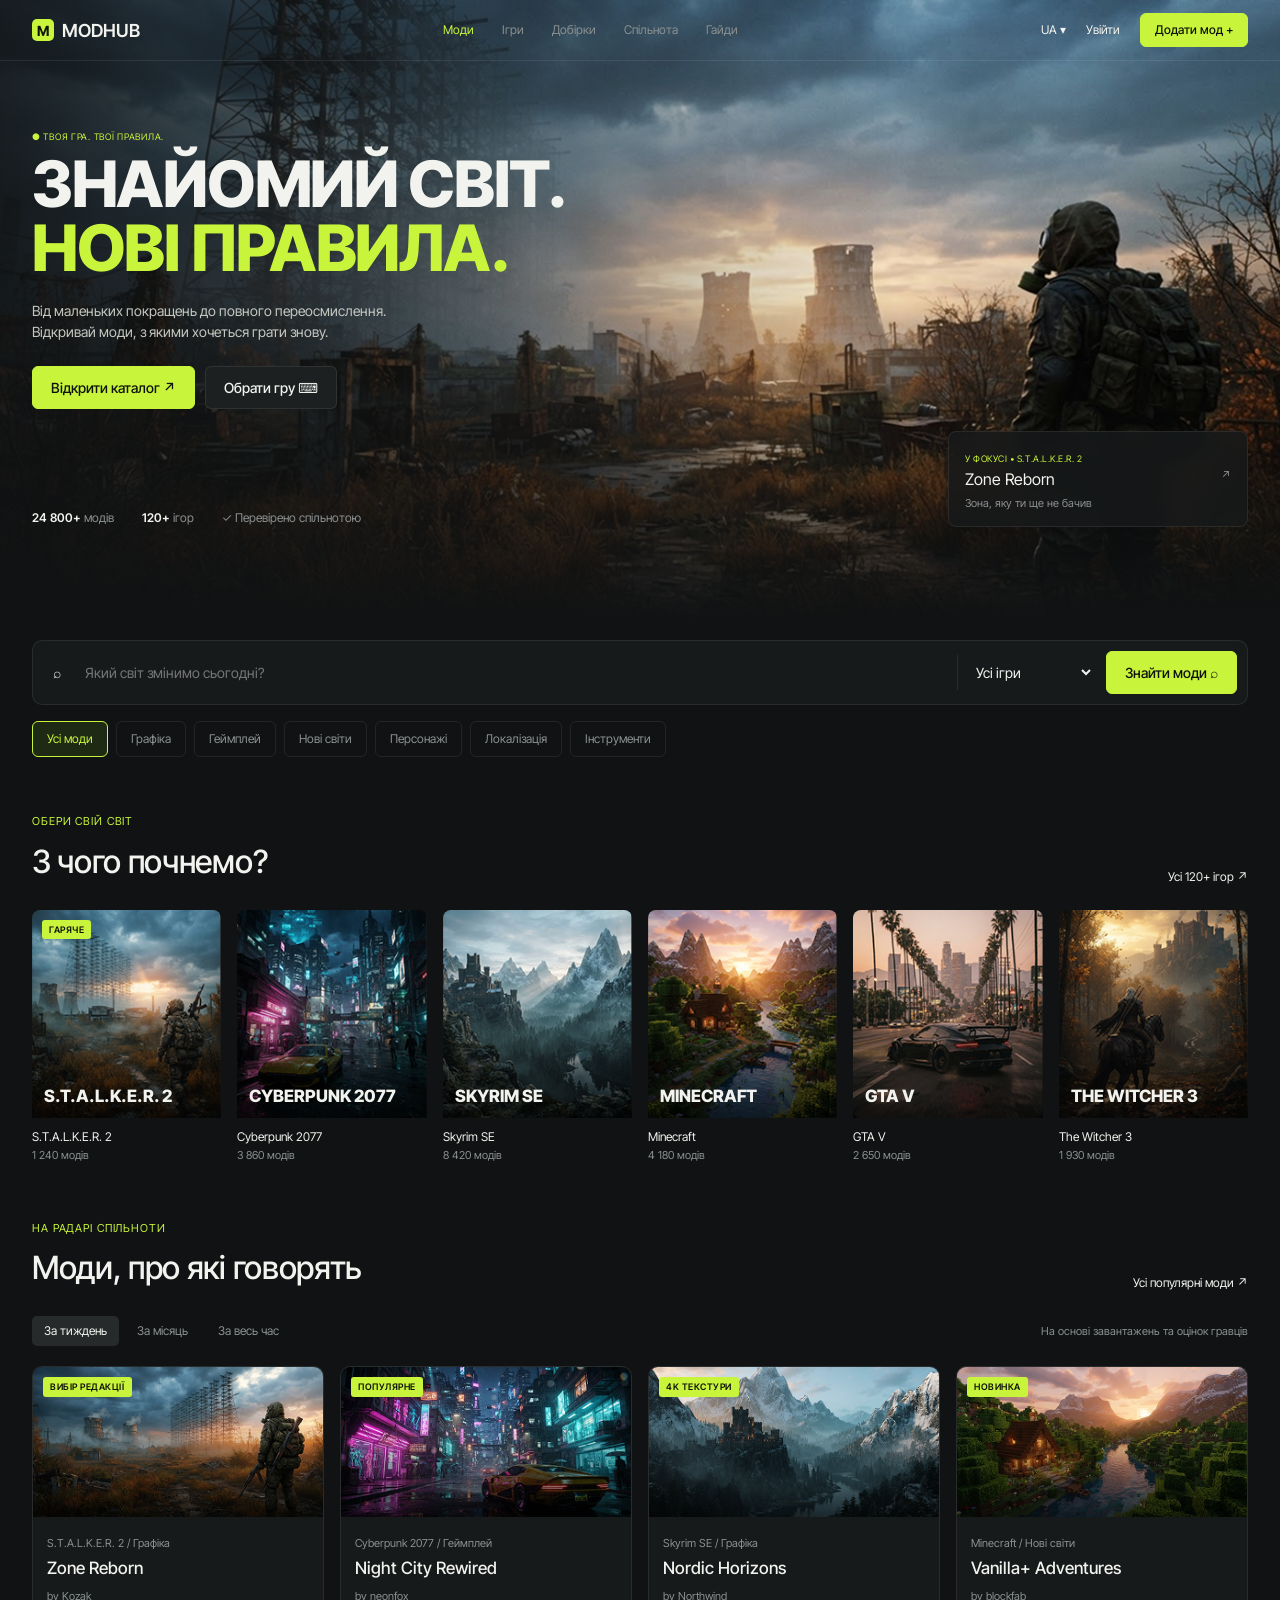
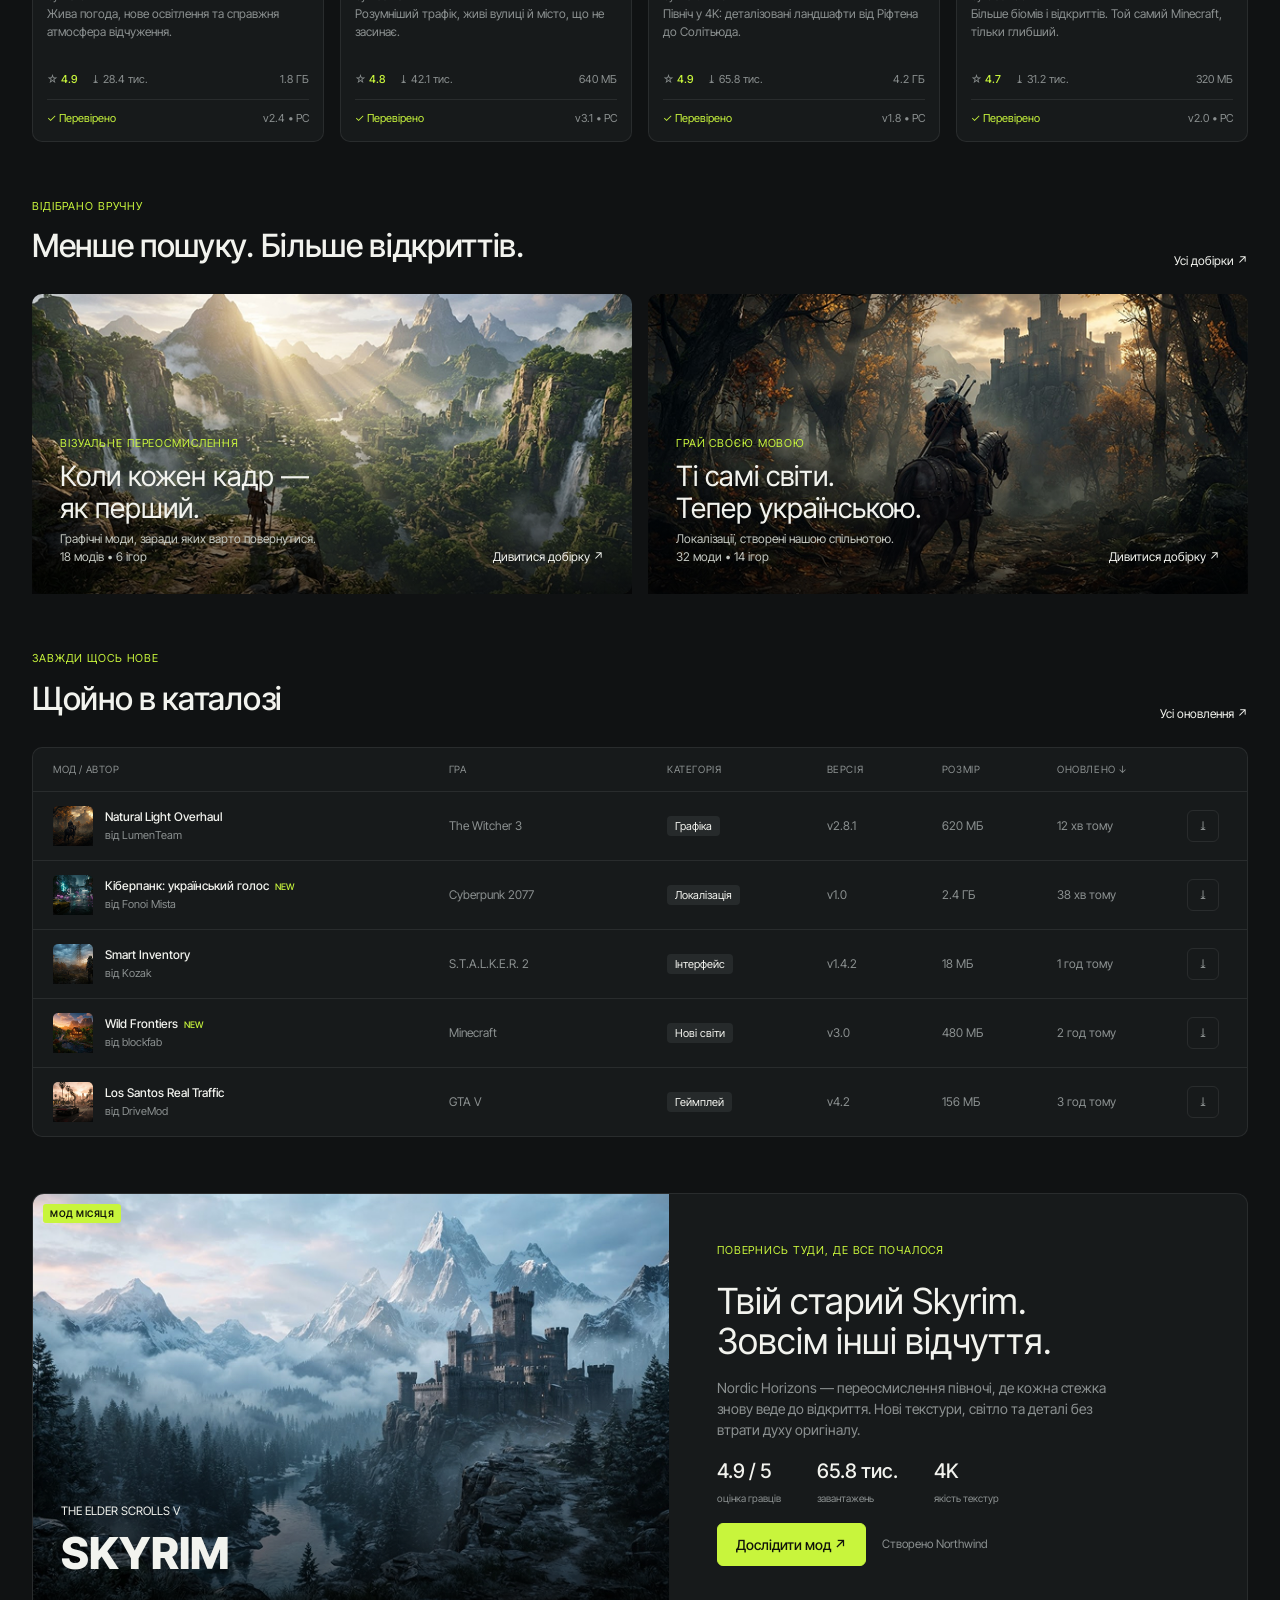
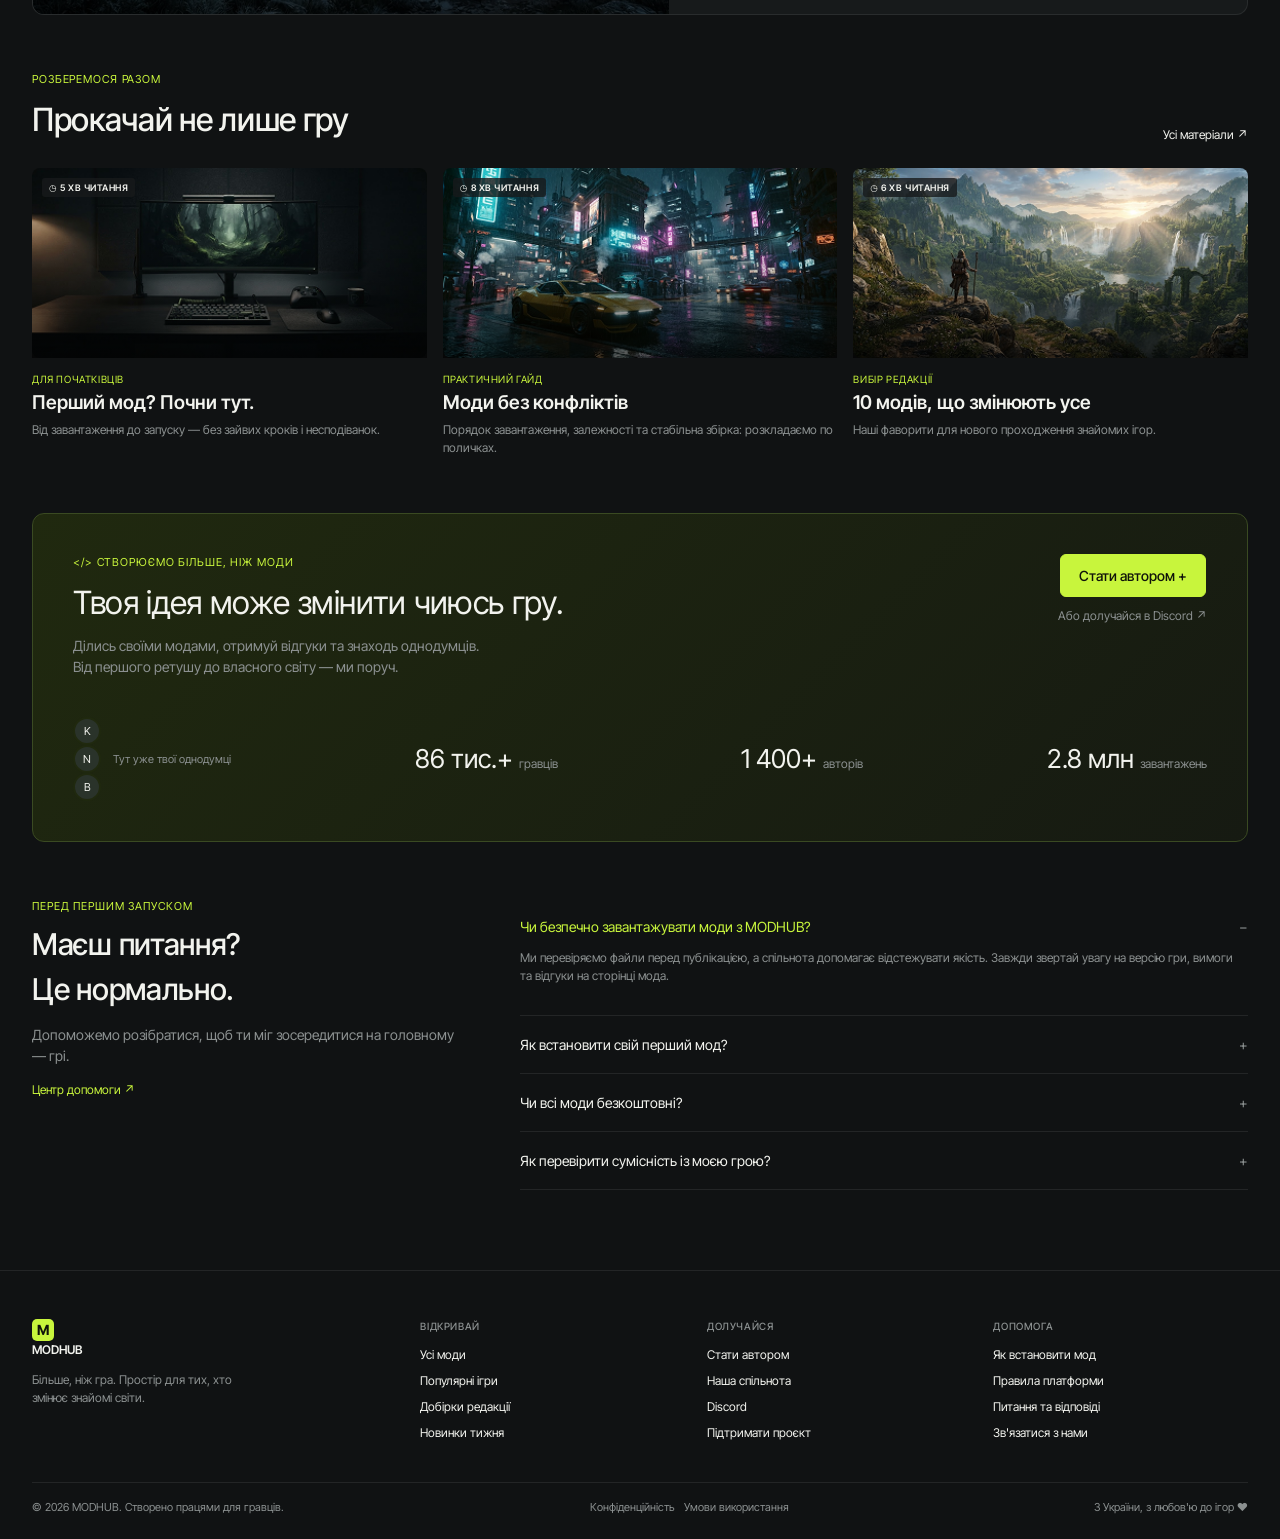
==== index.html @ 886a1064 "lab1 завантаження згідно першої лабораторки" ====
<!DOCTYPE html>
<html lang="uk">
<head>
<meta charset="utf-8">
<meta name="viewport" content="width=device-width, initial-scale=1">
<title>MODHUB — Знайомий світ. Нові правила.</title>
<link rel="preconnect" href="https://fonts.googleapis.com">
<link href="https://fonts.googleapis.com/css2?family=Inter+Tight:wght@400;500;600;800&display=swap" rel="stylesheet">
<style>
  /* ===== ЗМІННІ ТА БАЗОВІ СТИЛІ ===== */
  :root {
    --bg: #101213; /* фон сторінки */
    --card: #171a1b; /* фон карток */
    --line: rgba(255,255,255,.08); /* тонкі межі */
    --tx: #f2f3ee; /* основний колір тексту */
    --mu: #8b9090; /* приглушений (другорядний) текст */
    --ac: #c8f53c; /* акцентний лаймовий колір */
    --acd: #1f2a14; /* темна підкладка під акцент */
    --f: 'Inter Tight',system-ui,-apple-system,'Segoe UI',Arial,sans-serif; /* шрифт */
  }

  * {
    box-sizing: border-box;
    margin: 0;
  }

  html {
    scroll-behavior: smooth;
  }

  body {
    background: var(--bg);
    color: var(--tx);
    font: 400 14px/1.5 var(--f);
  }

  a {
    color: inherit;
    text-decoration: none;
  }

  button {
    font: inherit;
    color: inherit;
    cursor: pointer;
  }

  :focus-visible {
    outline: 2px solid var(--ac);
    outline-offset: 2px;
  }

  /* ===== ЗАГАЛЬНІ КОМПОНЕНТИ: контейнер, секції, кнопки, мітки ===== */
  .w {
    max-width: 1280px;
    margin: 0 auto;
    padding: 0 32px;
  }

  .sec {
    padding: 56px 0 0;
  }

  .ey {
    color: var(--ac);
    font-size: 11px;
    letter-spacing: .08em;
    text-transform: uppercase;
    margin-bottom: 8px;
  }

  h2 {
    font-size: 32px;
    font-weight: 500;
    letter-spacing: -.01em;
  }

  .hd {
    display: flex;
    justify-content: space-between;
    align-items: flex-end;
    margin-bottom: 24px;
    gap: 16px;
  }

  .more {
    font-size: 12px;
    color: var(--tx);
    white-space: nowrap;
  }

  .btn {
    display: inline-flex;
    align-items: center;
    gap: 8px;
    padding: 10px 18px;
    border-radius: 6px;
    font-weight: 500;
    border: 1px solid var(--line);
    background: #1c2021;
  }

  .btn.p {
    background: var(--ac);
    color: #10130a;
    border-color: var(--ac);
  }

  .img {
    background: var(--g) center/cover,#222;
    position: relative;
  }

  .img::after {
    content: "";
    position: absolute;
    inset: 0;
    background: linear-gradient(transparent 40%,rgba(0,0,0,.65));
  }

  .tag {
    position: absolute;
    z-index: 2;
    top: 10px;
    left: 10px;
    font-size: 9px;
    letter-spacing: .06em;
    text-transform: uppercase;
    padding: 3px 7px;
    border-radius: 3px;
    background: var(--ac);
    color: #10130a;
    font-weight: 600;
  }

  /* ===== ШАПКА САЙТУ ===== */
  header {
    position: absolute;
    top: 0;
    left: 0;
    right: 0;
    z-index: 10;
    border-bottom: 1px solid var(--line);
  }

  header .w {
    display: flex;
    align-items: center;
    justify-content: space-between;
    height: 60px;
  }

  .logo {
    display: flex;
    align-items: center;
    gap: 8px;
    font-size: 18px;
    font-weight: 600;
  }

  .logo b {
    display: grid;
    place-items: center;
    width: 22px;
    height: 22px;
    border-radius: 5px;
    background: var(--ac);
    color: #10130a;
    font-size: 14px;
  }

  nav {
    display: flex;
    gap: 28px;
    font-size: 12px;
    color: var(--mu);
  }

  nav a.on {
    color: var(--ac);
  }

  .hr {
    display: flex;
    align-items: center;
    gap: 20px;
    font-size: 12px;
  }

  /* ===== ГОЛОВНИЙ ЕКРАН ===== */
  .hero {
    min-height: 620px;
    position: relative;
    padding-top: 130px;
    overflow: hidden;
    --g: url('images/hero-zone.png');
  }

  .hero::before {
    content: "";
    position: absolute;
    inset: 0;
    background: var(--g) 70% center/cover;
  }

  .hero::after {
    content: "";
    position: absolute;
    inset: 0;
    background: linear-gradient(90deg,rgba(16,18,19,.85),transparent 70%),linear-gradient(transparent 60%,var(--bg));
  }

  .hero .w {
    position: relative;
    z-index: 2;
  }

  .hero h1 {
    font-size: clamp(40px,6vw,64px);
    font-weight: 800;
    line-height: 1;
    text-transform: uppercase;
    letter-spacing: -.02em;
  }

  .hero h1 span {
    color: var(--ac);
    display: block;
  }

  .hero p {
    margin: 20px 0 24px;
    color: #c3c7c0;
    max-width: 380px;
  }

  .hero .bt {
    display: flex;
    gap: 10px;
  }

  .stats {
    display: flex;
    gap: 28px;
    margin-top: 100px;
    font-size: 12px;
    color: var(--mu);
    align-items: center;
  }

  .stats b {
    color: var(--tx);
    font-weight: 600;
  }

  .focus {
    position: absolute;
    right: 32px;
    bottom: 0;
    width: 300px;
    padding: 14px 16px;
    border: 1px solid var(--line);
    border-radius: 8px;
    background: rgba(23,26,27,.8);
    backdrop-filter: blur(8px);
  }

  .focus small {
    color: var(--ac);
    font-size: 9px;
    letter-spacing: .06em;
    text-transform: uppercase;
  }

  .focus div {
    font-size: 16px;
    display: flex;
    justify-content: space-between;
  }

  .focus span {
    color: var(--mu);
    font-size: 11px;
  }

  /* ===== ПОШУК І КАТЕГОРІЇ ===== */
  .search {
    display: flex;
    align-items: center;
    gap: 12px;
    padding: 10px;
    border: 1px solid var(--line);
    border-radius: 10px;
    background: var(--card);
  }

  .search input {
    flex: 1;
    background: none;
    border: 0;
    color: var(--tx);
    font: inherit;
    padding: 8px 12px;
  }

  .search select {
    background: none;
    border: 0;
    border-left: 1px solid var(--line);
    color: var(--tx);
    font: inherit;
    padding: 8px 14px;
  }

  .search select option {
    background: #171a1b;
  }

  .chips {
    display: flex;
    gap: 8px;
    flex-wrap: wrap;
    margin-top: 16px;
  }

  .chip {
    padding: 8px 14px;
    border: 1px solid var(--line);
    border-radius: 6px;
    background: transparent;
    font-size: 12px;
    color: var(--mu);
  }

  .chip.on {
    color: var(--ac);
    border-color: var(--ac);
    background: var(--acd);
  }

  /* ===== ІГРИ ===== */
  .games {
    display: grid;
    grid-template-columns: repeat(6,1fr);
    gap: 16px;
  }

  .game .img {
    aspect-ratio: 1/1.1;
    border-radius: 8px;
    display: flex;
    align-items: flex-end;
    padding: 12px;
    font-weight: 800;
    font-size: 17px;
    text-transform: uppercase;
  }

  .game .img i {
    position: relative;
    z-index: 2;
    font-style: normal;
    line-height: 1.1;
  }

  .game p {
    margin-top: 10px;
    font-size: 12px;
  }

  .game small {
    color: var(--mu);
    font-size: 11px;
  }

  /* ===== ПОПУЛЯРНІ МОДИ ===== */
  .tabs {
    display: flex;
    gap: 6px;
    align-items: center;
    margin-bottom: 20px;
    font-size: 12px;
  }

  .tabs button {
    padding: 6px 12px;
    border-radius: 5px;
    background: none;
    border: 0;
    color: var(--mu);
  }

  .tabs button.on {
    background: #262a2b;
    color: var(--tx);
  }

  .tabs small {
    margin-left: auto;
    color: var(--mu);
    font-size: 11px;
  }

  .mods {
    display: grid;
    grid-template-columns: repeat(4,1fr);
    gap: 16px;
  }

  .mod {
    border: 1px solid var(--line);
    border-radius: 10px;
    background: var(--card);
    overflow: hidden;
  }

  .mod .img {
    height: 150px;
  }

  .mod .b {
    padding: 14px;
  }

  .mod small {
    color: var(--mu);
    font-size: 11px;
  }

  .mod h3 {
    font-size: 17px;
    font-weight: 500;
    margin: 4px 0 2px;
  }

  .mod p {
    color: var(--mu);
    font-size: 12px;
    min-height: 54px;
  }

  .met {
    display: flex;
    gap: 14px;
    font-size: 11px;
    margin: 12px 0;
    color: var(--mu);
  }

  .met b {
    color: var(--ac);
    font-weight: 500;
  }

  .ft {
    display: flex;
    justify-content: space-between;
    border-top: 1px solid var(--line);
    padding-top: 10px;
    font-size: 11px;
    color: var(--mu);
  }

  .ft em {
    font-style: normal;
    color: var(--ac);
  }

  /* ===== ПІДБІРКИ ===== */
  .cur {
    display: grid;
    grid-template-columns: 1fr 1fr;
    gap: 16px;
  }

  .cur .img {
    height: 300px;
    border-radius: 10px;
    padding: 28px;
    display: flex;
    flex-direction: column;
    justify-content: flex-end;
  }

  .cur .img>*:not(.tag) {
    position: relative;
    z-index: 2;
  }

  .cur h3 {
    font-size: 28px;
    font-weight: 400;
    line-height: 1.15;
  }

  .cur p {
    color: #c3c7c0;
    font-size: 12px;
    margin-top: 6px;
  }

  .cur .r {
    display: flex;
    justify-content: space-between;
    align-items: flex-end;
  }

  /* ===== ТАБЛИЦЯ «ЩОЙНО В КАТАЛОЗІ» ===== */
  .tb {
    border: 1px solid var(--line);
    border-radius: 10px;
    background: var(--card);
    overflow-x: auto;
  }

  .row {
    display: grid;
    grid-template-columns: 2.6fr 1.4fr 1fr .7fr .7fr .8fr 40px;
    gap: 12px;
    align-items: center;
    padding: 14px 20px;
    border-top: 1px solid var(--line);
    min-width: 820px;
    font-size: 12px;
    color: var(--mu);
  }

  .row.h {
    border: 0;
    font-size: 10px;
    letter-spacing: .06em;
    text-transform: uppercase;
  }

  .who {
    display: flex;
    gap: 12px;
    align-items: center;
    color: var(--tx);
  }

  .who .img {
    width: 40px;
    height: 40px;
    border-radius: 5px;
    flex: none;
  }

  .who b {
    display: block;
    font-weight: 500;
  }

  .who small {
    color: var(--mu);
    font-size: 11px;
  }

  .who em {
    color: var(--ac);
    font-size: 9px;
    font-style: normal;
    margin-left: 6px;
  }

  .pill {
    display: inline-block;
    padding: 2px 8px;
    border-radius: 4px;
    background: #262a2b;
    color: var(--tx);
    font-size: 11px;
  }

  .dl {
    width: 32px;
    height: 32px;
    border: 1px solid var(--line);
    border-radius: 6px;
    background: none;
  }

  /* ===== МОД МІСЯЦЯ ===== */
  .mm {
    display: grid;
    grid-template-columns: 1.1fr 1fr;
    border: 1px solid var(--line);
    border-radius: 12px;
    overflow: hidden;
    background: var(--card);
  }

  .mm .img {
    min-height: 420px;
    padding: 28px;
    display: flex;
    flex-direction: column;
    justify-content: flex-end;
  }

  .mm .img>*:not(.tag) {
    position: relative;
    z-index: 2;
  }

  .mm .img b {
    font-size: 44px;
    font-weight: 800;
    text-transform: uppercase;
  }

  .mm .t {
    padding: 48px;
    display: flex;
    flex-direction: column;
    justify-content: center;
    gap: 16px;
  }

  .mm h3 {
    font-size: 36px;
    font-weight: 400;
    line-height: 1.1;
  }

  .mm p {
    color: var(--mu);
    max-width: 420px;
  }

  .nums {
    display: flex;
    gap: 36px;
  }

  .nums b {
    display: block;
    font-size: 20px;
    font-weight: 500;
  }

  .nums small {
    color: var(--mu);
    font-size: 10px;
  }

  /* ===== ГАЙДИ ===== */
  .gd {
    display: grid;
    grid-template-columns: repeat(3,1fr);
    gap: 16px;
  }

  .gd .img {
    height: 190px;
    border-radius: 8px;
  }

  .gd small {
    color: var(--ac);
    font-size: 10px;
    letter-spacing: .06em;
    text-transform: uppercase;
    display: block;
    margin-top: 14px;
  }

  .gd h3 {
    font-size: 19px;
    font-weight: 600;
    margin: 2px 0 4px;
  }

  .gd p {
    color: var(--mu);
    font-size: 12px;
  }

  /* ===== БЛОК «СТАТИ АВТОРОМ» ===== */
  .cta {
    border: 1px solid #3a4a22;
    border-radius: 12px;
    background: linear-gradient(135deg,#20290f,#161a12);
    padding: 40px;
  }

  .cta .top {
    display: flex;
    justify-content: space-between;
    align-items: flex-start;
    gap: 24px;
  }

  .cta h2 {
    font-size: 32px;
    font-weight: 400;
  }

  .cta p {
    color: var(--mu);
    margin-top: 8px;
    max-width: 420px;
  }

  .cta .nm {
    display: flex;
    justify-content: space-between;
    align-items: center;
    margin-top: 40px;
    gap: 24px;
    flex-wrap: wrap;
  }

  .cta .nm div:not(.av) {
    font-size: 26px;
  }

  .cta small {
    font-size: 12px;
    color: var(--mu);
  }

  .av {
    display: flex;
    gap: 12px;
    align-items: center;
    font-size: 11px;
    color: var(--mu);
  }

  .av i {
    width: 28px;
    height: 28px;
    border-radius: 50%;
    background: #2a332a;
    display: grid;
    place-items: center;
    font-style: normal;
    color: var(--tx);
    margin-right: -18px;
    border: 2px solid #20290f;
  }

  /* ===== ЧАСТІ ПИТАННЯ ===== */
  .faq {
    display: grid;
    grid-template-columns: 1fr 1.7fr;
    gap: 60px;
    padding-bottom: 80px;
  }

  .faq h2 {
    font-size: 30px;
  }

  .faq p {
    color: var(--mu);
    margin: 12px 0;
  }

  details {
    border-bottom: 1px solid var(--line);
    padding: 18px 0;
  }

  summary {
    cursor: pointer;
    list-style: none;
    display: flex;
    justify-content: space-between;
  }

  summary::-webkit-details-marker {
    display: none;
  }

  summary::after {
    content: "+";
    color: var(--mu);
  }

  details[open] summary::after {
    content: "−";
  }

  details[open] summary {
    color: var(--ac);
  }

  details p {
    font-size: 12px;
    margin: 10px 0 0;
  }

  /* ===== ПІДВАЛ ===== */
  footer {
    border-top: 1px solid var(--line);
    padding: 48px 0 24px;
  }

  .fg {
    display: grid;
    grid-template-columns: 1.4fr 1fr 1fr 1fr;
    gap: 32px;
  }

  .fg h4 {
    font-size: 10px;
    letter-spacing: .06em;
    text-transform: uppercase;
    color: var(--mu);
    font-weight: 500;
    margin-bottom: 12px;
  }

  .fg a {
    display: block;
    font-size: 12px;
    margin-bottom: 8px;
  }

  .fg p {
    color: var(--mu);
    font-size: 12px;
    margin: 12px 0;
    max-width: 220px;
  }

  .fb {
    display: flex;
    justify-content: space-between;
    gap: 12px;
    flex-wrap: wrap;
    border-top: 1px solid var(--line);
    margin-top: 32px;
    padding-top: 16px;
    font-size: 11px;
    color: var(--mu);
  }

  /* Планшет */
  @media (max-width:1000px) {
    .games {
      grid-template-columns: repeat(3,1fr);
    }

    .mods {
      grid-template-columns: repeat(2,1fr);
    }

    .mm,
    .cur,
    .faq {
      grid-template-columns: 1fr;
    }

    .gd {
      grid-template-columns: 1fr;
    }

    .fg {
      grid-template-columns: 1fr 1fr;
    }

    nav {
      display: none;
    }

    .focus {
      display: none;
    }
  }

  /* Телефон */
  @media (max-width:600px) {
    .w {
      padding: 0 18px;
    }

    .games,
    .mods {
      grid-template-columns: 1fr 1fr;
    }

    .search {
      flex-wrap: wrap;
    }

    .cta .top {
      flex-direction: column;
    }

    .mm .t {
      padding: 24px;
    }

    .hero h1 {
      font-size: 38px;
    }
  }

  /* Без анімації, якщо так налаштовано в системі */
  @media (prefers-reduced-motion:reduce) {
    html {
      scroll-behavior: auto;
    }
  }
</style>
</head>
<body>
<!-- ===== ШАПКА САЙТУ ===== -->
<header><div class="w">
 <a class="logo" href="#"><b>M</b>MODHUB</a>
 <nav><a class="on" href="#">Моди</a><a href="#">Ігри</a><a href="#">Добірки</a><a href="#">Спільнота</a><a href="#">Гайди</a></nav>
 <div class="hr"><span>UA ▾</span><a href="#">Увійти</a><a class="btn p" href="#" style="padding:7px 14px">Додати мод +</a></div>
</div></header>

<!-- ===== ГОЛОВНИЙ ЕКРАН ===== -->
<section class="hero"><div class="w">
 <div class="ey" style="font-size:9px">● Твоя гра. Твої правила.</div>
 <h1>Знайомий світ.<span>Нові правила.</span></h1>
 <p>Від маленьких покращень до повного переосмислення. Відкривай моди, з якими хочеться грати знову.</p>
 <div class="bt"><a class="btn p" href="#catalog">Відкрити каталог ↗</a><a class="btn" href="#games">Обрати гру ⌨</a></div>
 <div class="stats"><span><b>24 800+</b> модів</span><span><b>120+</b> ігор</span><span>✓ Перевірено спільнотою</span></div>
 <a class="focus" href="#"><small>У фокусі • S.T.A.L.K.E.R. 2</small><div>Zone Reborn <span>↗</span></div><span>Зона, яку ти ще не бачив</span></a>
</div></section>

<!-- ===== ОСНОВНИЙ ВМІСТ ===== -->
<main class="w" id="catalog">
 <!-- ===== ПОШУК ===== -->
<div class="search" style="margin-top:20px">
  <span style="padding-left:10px">⌕</span><input type="search" placeholder="Який світ змінимо сьогодні?" aria-label="Пошук модів">
  <select aria-label="Гра"><option>Усі ігри</option><option>S.T.A.L.K.E.R. 2</option><option>Skyrim SE</option><option>Minecraft</option></select>
  <button class="btn p">Знайти моди ⌕</button>
 </div>
 <!-- ===== КАТЕГОРІЇ (кнопки створюються у скрипті) ===== -->
<div class="chips" id="chips"></div>

 <!-- ===== ІГРИ — «З чого почнемо?» (картки в #gl) ===== -->
<section class="sec" id="games"><div class="hd"><div><div class="ey">Обери свій світ</div><h2>З чого почнемо?</h2></div><a class="more" href="#">Усі 120+ ігор ↗</a></div><div class="games" id="gl"></div></section>

 <!-- ===== ПОПУЛЯРНІ МОДИ (вкладки #tabs, картки в #ml) ===== -->
<section class="sec"><div class="hd"><div><div class="ey">На радарі спільноти</div><h2>Моди, про які говорять</h2></div><a class="more" href="#">Усі популярні моди ↗</a></div>
  <div class="tabs" id="tabs"><button class="on">За тиждень</button><button>За місяць</button><button>За весь час</button><small>На основі завантажень та оцінок гравців</small></div>
  <div class="mods" id="ml"></div></section>

 <!-- ===== ПІДБІРКИ РЕДАКЦІЇ ===== -->
<section class="sec"><div class="hd"><div><div class="ey">Відібрано вручну</div><h2>Менше пошуку. Більше відкриттів.</h2></div><a class="more" href="#">Усі добірки ↗</a></div>
  <div class="cur">
   <div class="img" style="--g:url('images/collection-graphics.png')"><div class="ey">Візуальне переосмислення</div><h3>Коли кожен кадр —<br>як перший.</h3><div class="r"><p>Графічні моди, заради яких варто повернутися.<br>18 модів • 6 ігор</p><a class="more" href="#">Дивитися добірку ↗</a></div></div>
   <div class="img" style="--g:url('images/collection-localization.png')"><div class="ey">Грай своєю мовою</div><h3>Ті самі світи.<br>Тепер українською.</h3><div class="r"><p>Локалізації, створені нашою спільнотою.<br>32 моди • 14 ігор</p><a class="more" href="#">Дивитися добірку ↗</a></div></div>
  </div></section>

 <!-- ===== СВІЖІ ОНОВЛЕННЯ (таблиця в #tb) ===== -->
<section class="sec"><div class="hd"><div><div class="ey">Завжди щось нове</div><h2>Щойно в каталозі</h2></div><a class="more" href="#">Усі оновлення ↗</a></div>
  <div class="tb" id="tb"></div></section>

 <!-- ===== МОД МІСЯЦЯ ===== -->
<section class="sec"><div class="mm">
  <div class="img" style="--g:url('images/month-skyrim.png')"><span class="tag">Мод місяця</span><small>THE ELDER SCROLLS V</small><b>Skyrim</b></div>
  <div class="t"><div class="ey">Повернись туди, де все почалося</div><h3>Твій старий Skyrim.<br>Зовсім інші відчуття.</h3>
   <p>Nordic Horizons — переосмислення півночі, де кожна стежка знову веде до відкриття. Нові текстури, світло та деталі без втрати духу оригіналу.</p>
   <div class="nums"><div><b>4.9 / 5</b><small>оцінка гравців</small></div><div><b>65.8 тис.</b><small>завантажень</small></div><div><b>4K</b><small>якість текстур</small></div></div>
   <div style="display:flex;align-items:center;gap:16px"><a class="btn p" href="#">Дослідити мод ↗</a><small style="color:var(--mu)">Створено Northwind</small></div></div>
 </div></section>

 <!-- ===== ГАЙДИ (картки в #gd) ===== -->
<section class="sec"><div class="hd"><div><div class="ey">Розберемося разом</div><h2>Прокачай не лише гру</h2></div><a class="more" href="#">Усі матеріали ↗</a></div>
  <div class="gd" id="gd"></div></section>

 <!-- ===== СТАТИ АВТОРОМ ===== -->
<section class="sec"><div class="cta">
  <div class="top"><div><div class="ey">&lt;/&gt; Створюємо більше, ніж моди</div><h2>Твоя ідея може змінити чиюсь гру.</h2><p>Ділись своїми модами, отримуй відгуки та знаходь однодумців. Від першого ретушу до власного світу — ми поруч.</p></div>
   <div style="text-align:center"><a class="btn p" href="#">Стати автором +</a><br><small style="display:block;margin-top:10px">Або долучайся в Discord ↗</small></div></div>
  <div class="nm"><div class="av"><span><i>K</i><i>N</i><i>B</i></span>&nbsp;&nbsp;&nbsp;&nbsp;&nbsp;&nbsp;Тут уже твої однодумці</div>
   <div>86 тис.+ <small>гравців</small></div><div>1 400+ <small>авторів</small></div><div>2.8 млн <small>завантажень</small></div></div>
 </div></section>

 <!-- ===== ЧАСТІ ПИТАННЯ ===== -->
<section class="sec faq"><div><div class="ey">Перед першим запуском</div><h2>Маєш питання?<br>Це нормально.</h2><p>Допоможемо розібратися, щоб ти міг зосередитися на головному — грі.</p><a class="more" style="color:var(--ac)" href="#">Центр допомоги ↗</a></div>
  <div>
   <details open><summary>Чи безпечно завантажувати моди з MODHUB?</summary><p>Ми перевіряємо файли перед публікацією, а спільнота допомагає відстежувати якість. Завжди звертай увагу на версію гри, вимоги та відгуки на сторінці мода.</p></details>
   <details><summary>Як встановити свій перший мод?</summary><p>Завантаж файл, розпакуй його в папку гри або скористайся менеджером модів. Інструкція є на сторінці кожного мода.</p></details>
   <details><summary>Чи всі моди безкоштовні?</summary><p>Так, усі моди в каталозі доступні безкоштовно. Автори можуть додати посилання для підтримки.</p></details>
   <details><summary>Як перевірити сумісність із моєю грою?</summary><p>На сторінці мода вказано версію гри та платформу. Порівняй їх зі своєю збіркою перед встановленням.</p></details>
  </div></section>
</main>

<!-- ===== Низ сайту ===== -->
<footer><div class="w">
 <div class="fg">
  <div><a class="logo" href="#"><b>M</b>MODHUB</a><p>Більше, ніж гра. Простір для тих, хто змінює знайомі світи.</p></div>
  <div><h4>Відкривай</h4><a href="#">Усі моди</a><a href="#">Популярні ігри</a><a href="#">Добірки редакції</a><a href="#">Новинки тижня</a></div>
  <div><h4>Долучайся</h4><a href="#">Стати автором</a><a href="#">Наша спільнота</a><a href="#">Discord</a><a href="#">Підтримати проєкт</a></div>
  <div><h4>Допомога</h4><a href="#">Як встановити мод</a><a href="#">Правила платформи</a><a href="#">Питання та відповіді</a><a href="#">Зв'язатися з нами</a></div>
 </div>
 <div class="fb"><span>© 2026 MODHUB. Створено працями для гравців.</span><span><a href="#">Конфіденційність</a> &nbsp; <a href="#">Умови використання</a></span><span>З України, з любов'ю до ігор ♥</span></div>
</div></footer>

<!-- ===== СКРИПТ ===== -->
<script>
/* =====================================================================
   MODHUB — скрипт сторінки
   1) ДАНІ        — списки категорій, ігор, модів (редагуйте тут)
   2) ФУНКЦІЇ      — кожна збирає HTML своєї секції
   3) ЗАПУСК       — вставлення HTML на сторінку та підсвічування кнопок
   ===================================================================== */


/* ---------- 1. ДАНІ ---------- */

// Категорії над списком ігор
const categories = [
  'Усі моди', 'Графіка', 'Геймплей', 'Нові світи',
  'Персонажі', 'Локалізація', 'Інструменти',
];

// Ігри: назва, кількість модів, картинка, необов'язкова мітка
const games = [
  { name: 'S.T.A.L.K.E.R. 2', modsCount: '1 240 модів', image: 'images/game-stalker.png', badge: 'Гаряче' },
  { name: 'Cyberpunk 2077',   modsCount: '3 860 модів', image: 'images/game-cyberpunk.png' },
  { name: 'Skyrim SE',        modsCount: '8 420 модів', image: 'images/game-skyrim.png' },
  { name: 'Minecraft',        modsCount: '4 180 модів', image: 'images/game-minecraft.png' },
  { name: 'GTA V',            modsCount: '2 650 модів', image: 'images/game-gta.png' },
  { name: 'The Witcher 3',    modsCount: '1 930 модів', image: 'images/game-witcher.png' },
];

// Популярні моди (картки «Моди, про які говорять»)
const popularMods = [
  {
    badge: 'Вибір редакції', gameAndCategory: 'S.T.A.L.K.E.R. 2 / Графіка',
    image: 'images/mod-zone.png', title: 'Zone Reborn', author: 'Kozak',
    description: 'Жива погода, нове освітлення та справжня атмосфера відчуження.',
    rating: '4.9', downloads: '28.4 тис.', size: '1.8 ГБ', version: 'v2.4 • PC',
  },
  {
    badge: 'Популярне', gameAndCategory: 'Cyberpunk 2077 / Геймплей',
    image: 'images/mod-cyberpunk.png', title: 'Night City Rewired', author: 'neonfox',
    description: 'Розумніший трафік, живі вулиці й місто, що не засинає.',
    rating: '4.8', downloads: '42.1 тис.', size: '640 МБ', version: 'v3.1 • PC',
  },
  {
    badge: '4K текстури', gameAndCategory: 'Skyrim SE / Графіка',
    image: 'images/mod-skyrim.png', title: 'Nordic Horizons', author: 'Northwind',
    description: 'Північ у 4K: деталізовані ландшафти від Ріфтена до Солітьюда.',
    rating: '4.9', downloads: '65.8 тис.', size: '4.2 ГБ', version: 'v1.8 • PC',
  },
  {
    badge: 'Новинка', gameAndCategory: 'Minecraft / Нові світи',
    image: 'images/mod-minecraft.png', title: 'Vanilla+ Adventures', author: 'blockfab',
    description: 'Більше біомів і відкриттів. Той самий Minecraft, тільки глибший.',
    rating: '4.7', downloads: '31.2 тис.', size: '320 МБ', version: 'v2.0 • PC',
  },
];

// Свіжі оновлення (таблиця «Щойно в каталозі»); isNew — показати мітку NEW
const latestMods = [
  { title: 'Natural Light Overhaul', thumb: 'images/thumb-witcher.png',      author: 'LumenTeam',   game: 'The Witcher 3',    category: 'Графіка',      version: 'v2.8.1', size: '620 МБ', updated: '12 хв тому' },
  { title: 'Кіберпанк: український голос', thumb: 'images/thumb-cyberpunk.png', author: 'Fonoi Mista', game: 'Cyberpunk 2077',   category: 'Локалізація', version: 'v1.0',   size: '2.4 ГБ', updated: '38 хв тому', isNew: true },
  { title: 'Smart Inventory', thumb: 'images/thumb-stalker.png',             author: 'Kozak',       game: 'S.T.A.L.K.E.R. 2', category: 'Інтерфейс',    version: 'v1.4.2', size: '18 МБ',  updated: '1 год тому' },
  { title: 'Wild Frontiers', thumb: 'images/thumb-minecraft.png',              author: 'blockfab',    game: 'Minecraft',        category: 'Нові світи',   version: 'v3.0',   size: '480 МБ', updated: '2 год тому', isNew: true },
  { title: 'Los Santos Real Traffic', thumb: 'images/thumb-gta.png',     author: 'DriveMod',    game: 'GTA V',            category: 'Геймплей',     version: 'v4.2',   size: '156 МБ', updated: '3 год тому' },
];

// Гайди
const guides = [
  { label: 'Для початківців', image: 'images/guide-beginner.png', title: 'Перший мод? Почни тут.',
    text: 'Від завантаження до запуску — без зайвих кроків і несподіванок.', readTime: '5 хв читання' },
  { label: 'Практичний гайд', image: 'images/guide-conflicts.png', title: 'Моди без конфліктів',
    text: 'Порядок завантаження, залежності та стабільна збірка: розкладаємо по поличках.', readTime: '8 хв читання' },
  { label: 'Вибір редакції', image: 'images/guide-top10.png', title: '10 модів, що змінюють усе',
    text: 'Наші фаворити для нового проходження знайомих ігор.', readTime: '6 хв читання' },
];


/* ---------- 2. ФУНКЦІЇ ---------- */

// Скорочений запис для пошуку елемента за id
const byId = (id) => document.getElementById(id);

// Фон-картинка для блоку: передаємо шлях до файлу з папки images
function imageStyle(path) {
  return `--g:url('${path}')`;
}

// Кнопки категорій (перша активна)
function renderCategories() {
  return categories
    .map((name, i) => `<button class="chip${i === 0 ? ' on' : ''}">${name}</button>`)
    .join('');
}

// Картки ігор
function renderGames() {
  return games.map((game, i) => `
    <a class="game" href="#">
      <div class="img" style="${imageStyle(game.image)}">
        ${game.badge ? `<span class="tag">${game.badge}</span>` : ''}
        <i>${game.name}</i>
      </div>
      <p>${game.name}<br><small>${game.modsCount}</small></p>
    </a>`).join('');
}

// Картки популярних модів
function renderPopularMods() {
  return popularMods.map((mod, i) => `
    <article class="mod">
      <div class="img" style="${imageStyle(mod.image)}"><span class="tag">${mod.badge}</span></div>
      <div class="b">
        <small>${mod.gameAndCategory}</small>
        <h3>${mod.title}</h3>
        <small>by ${mod.author}</small>
        <p>${mod.description}</p>
        <div class="met">
          <span>☆ <b>${mod.rating}</b></span>
          <span>⤓ ${mod.downloads}</span>
          <span style="margin-left:auto">${mod.size}</span>
        </div>
        <div class="ft"><em>✓ Перевірено</em><span>${mod.version}</span></div>
      </div>
    </article>`).join('');
}

// Таблиця свіжих оновлень: рядок заголовка + по рядку на мод
function renderLatestTable() {
  const headerRow = `
    <div class="row h">
      <span>Мод / Автор</span><span>Гра</span><span>Категорія</span>
      <span>Версія</span><span>Розмір</span><span>Оновлено ↓</span><span></span>
    </div>`;

  const modRows = latestMods.map((mod, i) => `
    <div class="row">
      <div class="who">
        <div class="img" style="${imageStyle(mod.thumb)}"></div>
        <div>
          <b>${mod.title}${mod.isNew ? '<em>NEW</em>' : ''}</b>
          <small>від ${mod.author}</small>
        </div>
      </div>
      <span>${mod.game}</span>
      <span><span class="pill">${mod.category}</span></span>
      <span>${mod.version}</span>
      <span>${mod.size}</span>
      <span>${mod.updated}</span>
      <button class="dl" aria-label="Завантажити">⤓</button>
    </div>`).join('');

  return headerRow + modRows;
}

// Картки гайдів
function renderGuides() {
  return guides.map((guide, i) => `
    <a href="#">
      <div class="img" style="${imageStyle(guide.image)}">
        <span class="tag" style="background:#171a1bcc;color:var(--tx)">◷ ${guide.readTime}</span>
      </div>
      <small>${guide.label}</small>
      <h3>${guide.title}</h3>
      <p>${guide.text}</p>
    </a>`).join('');
}

// Робить групу кнопок «перемикачем»: після кліку підсвічується лише натиснута.
// Змінюється лише вигляд кнопки — список модів не фільтрується.
function makeSwitchable(selector) {
  const buttons = document.querySelectorAll(selector);
  buttons.forEach((button) => {
    button.addEventListener('click', () => {
      buttons.forEach((b) => b.classList.remove('on'));
      button.classList.add('on');
    });
  });
}


/* ---------- 3. ЗАПУСК ---------- */

byId('chips').innerHTML = renderCategories();
byId('gl').innerHTML    = renderGames();
byId('ml').innerHTML    = renderPopularMods();
byId('tb').innerHTML    = renderLatestTable();
byId('gd').innerHTML    = renderGuides();

makeSwitchable('.chip');        // категорії
makeSwitchable('#tabs button'); // вкладки «За тиждень / За місяць / За весь час»
</script>
</body>
</html>
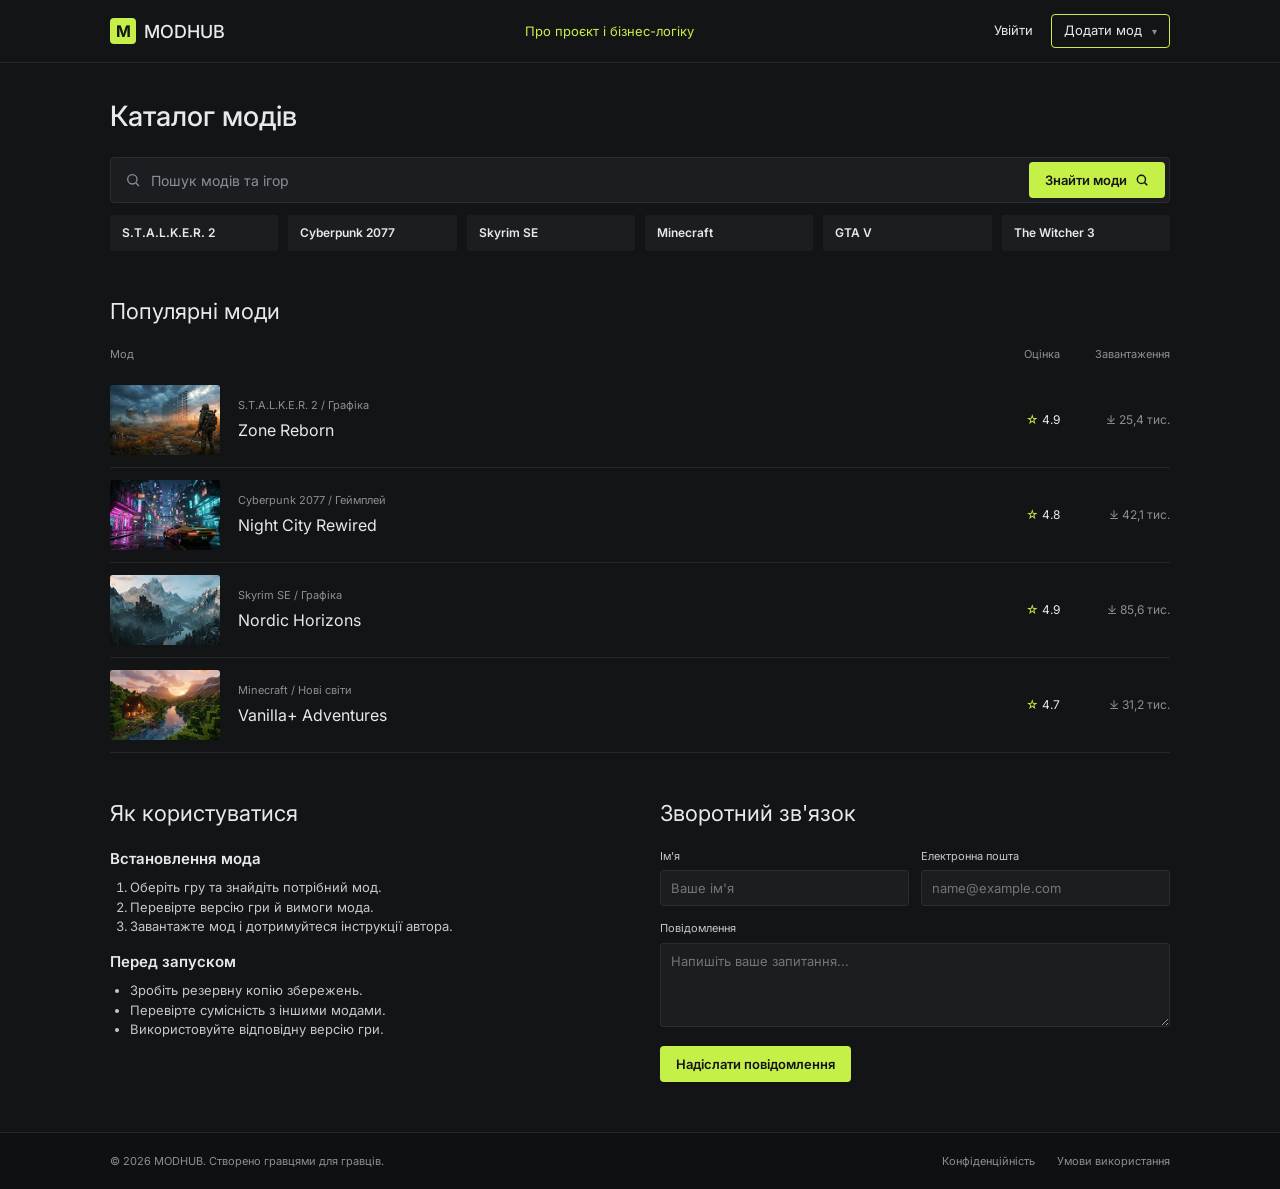
==== commit beacbddc: "Лаб1" ====
--- a/index.html
+++ b/index.html
@@ -1,1191 +1,191 @@
 <!DOCTYPE html>
 <html lang="uk">
 <head>
-<meta charset="utf-8">
-<meta name="viewport" content="width=device-width, initial-scale=1">
-<title>MODHUB — Знайомий світ. Нові правила.</title>
-<link rel="preconnect" href="https://fonts.googleapis.com">
-<link href="https://fonts.googleapis.com/css2?family=Inter+Tight:wght@400;500;600;800&display=swap" rel="stylesheet">
-<style>
-  /* ===== ЗМІННІ ТА БАЗОВІ СТИЛІ ===== */
-  :root {
-    --bg: #101213; /* фон сторінки */
-    --card: #171a1b; /* фон карток */
-    --line: rgba(255,255,255,.08); /* тонкі межі */
-    --tx: #f2f3ee; /* основний колір тексту */
-    --mu: #8b9090; /* приглушений (другорядний) текст */
-    --ac: #c8f53c; /* акцентний лаймовий колір */
-    --acd: #1f2a14; /* темна підкладка під акцент */
-    --f: 'Inter Tight',system-ui,-apple-system,'Segoe UI',Arial,sans-serif; /* шрифт */
-  }
-
-  * {
-    box-sizing: border-box;
-    margin: 0;
-  }
-
-  html {
-    scroll-behavior: smooth;
-  }
-
-  body {
-    background: var(--bg);
-    color: var(--tx);
-    font: 400 14px/1.5 var(--f);
-  }
-
-  a {
-    color: inherit;
-    text-decoration: none;
-  }
-
-  button {
-    font: inherit;
-    color: inherit;
-    cursor: pointer;
-  }
-
-  :focus-visible {
-    outline: 2px solid var(--ac);
-    outline-offset: 2px;
-  }
-
-  /* ===== ЗАГАЛЬНІ КОМПОНЕНТИ: контейнер, секції, кнопки, мітки ===== */
-  .w {
-    max-width: 1280px;
-    margin: 0 auto;
-    padding: 0 32px;
-  }
-
-  .sec {
-    padding: 56px 0 0;
-  }
-
-  .ey {
-    color: var(--ac);
-    font-size: 11px;
-    letter-spacing: .08em;
-    text-transform: uppercase;
-    margin-bottom: 8px;
-  }
-
-  h2 {
-    font-size: 32px;
-    font-weight: 500;
-    letter-spacing: -.01em;
-  }
-
-  .hd {
-    display: flex;
-    justify-content: space-between;
-    align-items: flex-end;
-    margin-bottom: 24px;
-    gap: 16px;
-  }
-
-  .more {
-    font-size: 12px;
-    color: var(--tx);
-    white-space: nowrap;
-  }
-
-  .btn {
-    display: inline-flex;
-    align-items: center;
-    gap: 8px;
-    padding: 10px 18px;
-    border-radius: 6px;
-    font-weight: 500;
-    border: 1px solid var(--line);
-    background: #1c2021;
-  }
-
-  .btn.p {
-    background: var(--ac);
-    color: #10130a;
-    border-color: var(--ac);
-  }
-
-  .img {
-    background: var(--g) center/cover,#222;
-    position: relative;
-  }
-
-  .img::after {
-    content: "";
-    position: absolute;
-    inset: 0;
-    background: linear-gradient(transparent 40%,rgba(0,0,0,.65));
-  }
-
-  .tag {
-    position: absolute;
-    z-index: 2;
-    top: 10px;
-    left: 10px;
-    font-size: 9px;
-    letter-spacing: .06em;
-    text-transform: uppercase;
-    padding: 3px 7px;
-    border-radius: 3px;
-    background: var(--ac);
-    color: #10130a;
-    font-weight: 600;
-  }
-
-  /* ===== ШАПКА САЙТУ ===== */
-  header {
-    position: absolute;
-    top: 0;
-    left: 0;
-    right: 0;
-    z-index: 10;
-    border-bottom: 1px solid var(--line);
-  }
-
-  header .w {
-    display: flex;
-    align-items: center;
-    justify-content: space-between;
-    height: 60px;
-  }
-
-  .logo {
-    display: flex;
-    align-items: center;
-    gap: 8px;
-    font-size: 18px;
-    font-weight: 600;
-  }
-
-  .logo b {
-    display: grid;
-    place-items: center;
-    width: 22px;
-    height: 22px;
-    border-radius: 5px;
-    background: var(--ac);
-    color: #10130a;
-    font-size: 14px;
-  }
-
-  nav {
-    display: flex;
-    gap: 28px;
-    font-size: 12px;
-    color: var(--mu);
-  }
-
-  nav a.on {
-    color: var(--ac);
-  }
-
-  .hr {
-    display: flex;
-    align-items: center;
-    gap: 20px;
-    font-size: 12px;
-  }
-
-  /* ===== ГОЛОВНИЙ ЕКРАН ===== */
-  .hero {
-    min-height: 620px;
-    position: relative;
-    padding-top: 130px;
-    overflow: hidden;
-    --g: url('images/hero-zone.png');
-  }
-
-  .hero::before {
-    content: "";
-    position: absolute;
-    inset: 0;
-    background: var(--g) 70% center/cover;
-  }
-
-  .hero::after {
-    content: "";
-    position: absolute;
-    inset: 0;
-    background: linear-gradient(90deg,rgba(16,18,19,.85),transparent 70%),linear-gradient(transparent 60%,var(--bg));
-  }
-
-  .hero .w {
-    position: relative;
-    z-index: 2;
-  }
-
-  .hero h1 {
-    font-size: clamp(40px,6vw,64px);
-    font-weight: 800;
-    line-height: 1;
-    text-transform: uppercase;
-    letter-spacing: -.02em;
-  }
-
-  .hero h1 span {
-    color: var(--ac);
-    display: block;
-  }
-
-  .hero p {
-    margin: 20px 0 24px;
-    color: #c3c7c0;
-    max-width: 380px;
-  }
-
-  .hero .bt {
-    display: flex;
-    gap: 10px;
-  }
-
-  .stats {
-    display: flex;
-    gap: 28px;
-    margin-top: 100px;
-    font-size: 12px;
-    color: var(--mu);
-    align-items: center;
-  }
-
-  .stats b {
-    color: var(--tx);
-    font-weight: 600;
-  }
-
-  .focus {
-    position: absolute;
-    right: 32px;
-    bottom: 0;
-    width: 300px;
-    padding: 14px 16px;
-    border: 1px solid var(--line);
-    border-radius: 8px;
-    background: rgba(23,26,27,.8);
-    backdrop-filter: blur(8px);
-  }
-
-  .focus small {
-    color: var(--ac);
-    font-size: 9px;
-    letter-spacing: .06em;
-    text-transform: uppercase;
-  }
-
-  .focus div {
-    font-size: 16px;
-    display: flex;
-    justify-content: space-between;
-  }
-
-  .focus span {
-    color: var(--mu);
-    font-size: 11px;
-  }
-
-  /* ===== ПОШУК І КАТЕГОРІЇ ===== */
-  .search {
-    display: flex;
-    align-items: center;
-    gap: 12px;
-    padding: 10px;
-    border: 1px solid var(--line);
-    border-radius: 10px;
-    background: var(--card);
-  }
-
-  .search input {
-    flex: 1;
-    background: none;
-    border: 0;
-    color: var(--tx);
-    font: inherit;
-    padding: 8px 12px;
-  }
-
-  .search select {
-    background: none;
-    border: 0;
-    border-left: 1px solid var(--line);
-    color: var(--tx);
-    font: inherit;
-    padding: 8px 14px;
-  }
-
-  .search select option {
-    background: #171a1b;
-  }
-
-  .chips {
-    display: flex;
-    gap: 8px;
-    flex-wrap: wrap;
-    margin-top: 16px;
-  }
-
-  .chip {
-    padding: 8px 14px;
-    border: 1px solid var(--line);
-    border-radius: 6px;
-    background: transparent;
-    font-size: 12px;
-    color: var(--mu);
-  }
-
-  .chip.on {
-    color: var(--ac);
-    border-color: var(--ac);
-    background: var(--acd);
-  }
-
-  /* ===== ІГРИ ===== */
-  .games {
-    display: grid;
-    grid-template-columns: repeat(6,1fr);
-    gap: 16px;
-  }
-
-  .game .img {
-    aspect-ratio: 1/1.1;
-    border-radius: 8px;
-    display: flex;
-    align-items: flex-end;
-    padding: 12px;
-    font-weight: 800;
-    font-size: 17px;
-    text-transform: uppercase;
-  }
-
-  .game .img i {
-    position: relative;
-    z-index: 2;
-    font-style: normal;
-    line-height: 1.1;
-  }
-
-  .game p {
-    margin-top: 10px;
-    font-size: 12px;
-  }
-
-  .game small {
-    color: var(--mu);
-    font-size: 11px;
-  }
-
-  /* ===== ПОПУЛЯРНІ МОДИ ===== */
-  .tabs {
-    display: flex;
-    gap: 6px;
-    align-items: center;
-    margin-bottom: 20px;
-    font-size: 12px;
-  }
-
-  .tabs button {
-    padding: 6px 12px;
-    border-radius: 5px;
-    background: none;
-    border: 0;
-    color: var(--mu);
-  }
-
-  .tabs button.on {
-    background: #262a2b;
-    color: var(--tx);
-  }
-
-  .tabs small {
-    margin-left: auto;
-    color: var(--mu);
-    font-size: 11px;
-  }
-
-  .mods {
-    display: grid;
-    grid-template-columns: repeat(4,1fr);
-    gap: 16px;
-  }
-
-  .mod {
-    border: 1px solid var(--line);
-    border-radius: 10px;
-    background: var(--card);
-    overflow: hidden;
-  }
-
-  .mod .img {
-    height: 150px;
-  }
-
-  .mod .b {
-    padding: 14px;
-  }
-
-  .mod small {
-    color: var(--mu);
-    font-size: 11px;
-  }
-
-  .mod h3 {
-    font-size: 17px;
-    font-weight: 500;
-    margin: 4px 0 2px;
-  }
-
-  .mod p {
-    color: var(--mu);
-    font-size: 12px;
-    min-height: 54px;
-  }
-
-  .met {
-    display: flex;
-    gap: 14px;
-    font-size: 11px;
-    margin: 12px 0;
-    color: var(--mu);
-  }
-
-  .met b {
-    color: var(--ac);
-    font-weight: 500;
-  }
-
-  .ft {
-    display: flex;
-    justify-content: space-between;
-    border-top: 1px solid var(--line);
-    padding-top: 10px;
-    font-size: 11px;
-    color: var(--mu);
-  }
-
-  .ft em {
-    font-style: normal;
-    color: var(--ac);
-  }
-
-  /* ===== ПІДБІРКИ ===== */
-  .cur {
-    display: grid;
-    grid-template-columns: 1fr 1fr;
-    gap: 16px;
-  }
-
-  .cur .img {
-    height: 300px;
-    border-radius: 10px;
-    padding: 28px;
-    display: flex;
-    flex-direction: column;
-    justify-content: flex-end;
-  }
-
-  .cur .img>*:not(.tag) {
-    position: relative;
-    z-index: 2;
-  }
-
-  .cur h3 {
-    font-size: 28px;
-    font-weight: 400;
-    line-height: 1.15;
-  }
-
-  .cur p {
-    color: #c3c7c0;
-    font-size: 12px;
-    margin-top: 6px;
-  }
-
-  .cur .r {
-    display: flex;
-    justify-content: space-between;
-    align-items: flex-end;
-  }
-
-  /* ===== ТАБЛИЦЯ «ЩОЙНО В КАТАЛОЗІ» ===== */
-  .tb {
-    border: 1px solid var(--line);
-    border-radius: 10px;
-    background: var(--card);
-    overflow-x: auto;
-  }
-
-  .row {
-    display: grid;
-    grid-template-columns: 2.6fr 1.4fr 1fr .7fr .7fr .8fr 40px;
-    gap: 12px;
-    align-items: center;
-    padding: 14px 20px;
-    border-top: 1px solid var(--line);
-    min-width: 820px;
-    font-size: 12px;
-    color: var(--mu);
-  }
-
-  .row.h {
-    border: 0;
-    font-size: 10px;
-    letter-spacing: .06em;
-    text-transform: uppercase;
-  }
-
-  .who {
-    display: flex;
-    gap: 12px;
-    align-items: center;
-    color: var(--tx);
-  }
-
-  .who .img {
-    width: 40px;
-    height: 40px;
-    border-radius: 5px;
-    flex: none;
-  }
-
-  .who b {
-    display: block;
-    font-weight: 500;
-  }
-
-  .who small {
-    color: var(--mu);
-    font-size: 11px;
-  }
-
-  .who em {
-    color: var(--ac);
-    font-size: 9px;
-    font-style: normal;
-    margin-left: 6px;
-  }
-
-  .pill {
-    display: inline-block;
-    padding: 2px 8px;
-    border-radius: 4px;
-    background: #262a2b;
-    color: var(--tx);
-    font-size: 11px;
-  }
-
-  .dl {
-    width: 32px;
-    height: 32px;
-    border: 1px solid var(--line);
-    border-radius: 6px;
-    background: none;
-  }
-
-  /* ===== МОД МІСЯЦЯ ===== */
-  .mm {
-    display: grid;
-    grid-template-columns: 1.1fr 1fr;
-    border: 1px solid var(--line);
-    border-radius: 12px;
-    overflow: hidden;
-    background: var(--card);
-  }
-
-  .mm .img {
-    min-height: 420px;
-    padding: 28px;
-    display: flex;
-    flex-direction: column;
-    justify-content: flex-end;
-  }
-
-  .mm .img>*:not(.tag) {
-    position: relative;
-    z-index: 2;
-  }
-
-  .mm .img b {
-    font-size: 44px;
-    font-weight: 800;
-    text-transform: uppercase;
-  }
-
-  .mm .t {
-    padding: 48px;
-    display: flex;
-    flex-direction: column;
-    justify-content: center;
-    gap: 16px;
-  }
-
-  .mm h3 {
-    font-size: 36px;
-    font-weight: 400;
-    line-height: 1.1;
-  }
-
-  .mm p {
-    color: var(--mu);
-    max-width: 420px;
-  }
-
-  .nums {
-    display: flex;
-    gap: 36px;
-  }
-
-  .nums b {
-    display: block;
-    font-size: 20px;
-    font-weight: 500;
-  }
-
-  .nums small {
-    color: var(--mu);
-    font-size: 10px;
-  }
-
-  /* ===== ГАЙДИ ===== */
-  .gd {
-    display: grid;
-    grid-template-columns: repeat(3,1fr);
-    gap: 16px;
-  }
-
-  .gd .img {
-    height: 190px;
-    border-radius: 8px;
-  }
-
-  .gd small {
-    color: var(--ac);
-    font-size: 10px;
-    letter-spacing: .06em;
-    text-transform: uppercase;
-    display: block;
-    margin-top: 14px;
-  }
-
-  .gd h3 {
-    font-size: 19px;
-    font-weight: 600;
-    margin: 2px 0 4px;
-  }
-
-  .gd p {
-    color: var(--mu);
-    font-size: 12px;
-  }
-
-  /* ===== БЛОК «СТАТИ АВТОРОМ» ===== */
-  .cta {
-    border: 1px solid #3a4a22;
-    border-radius: 12px;
-    background: linear-gradient(135deg,#20290f,#161a12);
-    padding: 40px;
-  }
-
-  .cta .top {
-    display: flex;
-    justify-content: space-between;
-    align-items: flex-start;
-    gap: 24px;
-  }
-
-  .cta h2 {
-    font-size: 32px;
-    font-weight: 400;
-  }
-
-  .cta p {
-    color: var(--mu);
-    margin-top: 8px;
-    max-width: 420px;
-  }
-
-  .cta .nm {
-    display: flex;
-    justify-content: space-between;
-    align-items: center;
-    margin-top: 40px;
-    gap: 24px;
-    flex-wrap: wrap;
-  }
-
-  .cta .nm div:not(.av) {
-    font-size: 26px;
-  }
-
-  .cta small {
-    font-size: 12px;
-    color: var(--mu);
-  }
-
-  .av {
-    display: flex;
-    gap: 12px;
-    align-items: center;
-    font-size: 11px;
-    color: var(--mu);
-  }
-
-  .av i {
-    width: 28px;
-    height: 28px;
-    border-radius: 50%;
-    background: #2a332a;
-    display: grid;
-    place-items: center;
-    font-style: normal;
-    color: var(--tx);
-    margin-right: -18px;
-    border: 2px solid #20290f;
-  }
-
-  /* ===== ЧАСТІ ПИТАННЯ ===== */
-  .faq {
-    display: grid;
-    grid-template-columns: 1fr 1.7fr;
-    gap: 60px;
-    padding-bottom: 80px;
-  }
-
-  .faq h2 {
-    font-size: 30px;
-  }
-
-  .faq p {
-    color: var(--mu);
-    margin: 12px 0;
-  }
-
-  details {
-    border-bottom: 1px solid var(--line);
-    padding: 18px 0;
-  }
-
-  summary {
-    cursor: pointer;
-    list-style: none;
-    display: flex;
-    justify-content: space-between;
-  }
-
-  summary::-webkit-details-marker {
-    display: none;
-  }
-
-  summary::after {
-    content: "+";
-    color: var(--mu);
-  }
-
-  details[open] summary::after {
-    content: "−";
-  }
-
-  details[open] summary {
-    color: var(--ac);
-  }
-
-  details p {
-    font-size: 12px;
-    margin: 10px 0 0;
-  }
-
-  /* ===== ПІДВАЛ ===== */
-  footer {
-    border-top: 1px solid var(--line);
-    padding: 48px 0 24px;
-  }
-
-  .fg {
-    display: grid;
-    grid-template-columns: 1.4fr 1fr 1fr 1fr;
-    gap: 32px;
-  }
-
-  .fg h4 {
-    font-size: 10px;
-    letter-spacing: .06em;
-    text-transform: uppercase;
-    color: var(--mu);
-    font-weight: 500;
-    margin-bottom: 12px;
-  }
-
-  .fg a {
-    display: block;
-    font-size: 12px;
-    margin-bottom: 8px;
-  }
-
-  .fg p {
-    color: var(--mu);
-    font-size: 12px;
-    margin: 12px 0;
-    max-width: 220px;
-  }
-
-  .fb {
-    display: flex;
-    justify-content: space-between;
-    gap: 12px;
-    flex-wrap: wrap;
-    border-top: 1px solid var(--line);
-    margin-top: 32px;
-    padding-top: 16px;
-    font-size: 11px;
-    color: var(--mu);
-  }
-
-  /* Планшет */
-  @media (max-width:1000px) {
-    .games {
-      grid-template-columns: repeat(3,1fr);
-    }
-
-    .mods {
-      grid-template-columns: repeat(2,1fr);
-    }
-
-    .mm,
-    .cur,
-    .faq {
-      grid-template-columns: 1fr;
-    }
-
-    .gd {
-      grid-template-columns: 1fr;
-    }
-
-    .fg {
-      grid-template-columns: 1fr 1fr;
-    }
-
-    nav {
-      display: none;
-    }
-
-    .focus {
-      display: none;
-    }
-  }
-
-  /* Телефон */
-  @media (max-width:600px) {
-    .w {
-      padding: 0 18px;
-    }
-
-    .games,
-    .mods {
-      grid-template-columns: 1fr 1fr;
-    }
-
-    .search {
-      flex-wrap: wrap;
-    }
-
-    .cta .top {
-      flex-direction: column;
-    }
-
-    .mm .t {
-      padding: 24px;
-    }
-
-    .hero h1 {
-      font-size: 38px;
-    }
-  }
-
-  /* Без анімації, якщо так налаштовано в системі */
-  @media (prefers-reduced-motion:reduce) {
-    html {
-      scroll-behavior: auto;
-    }
-  }
-</style>
+    <meta charset="UTF-8">
+    <meta name="viewport" content="width=device-width, initial-scale=1.0">
+    <title>MODHUB — каталог модів</title>
+    <link rel="preconnect" href="https://fonts.googleapis.com">
+    <link href="https://fonts.googleapis.com/css2?family=Inter:wght@400;500;600&display=swap" rel="stylesheet">
+    <link rel="stylesheet" href="css/style.css">
 </head>
 <body>
-<!-- ===== ШАПКА САЙТУ ===== -->
-<header><div class="w">
- <a class="logo" href="#"><b>M</b>MODHUB</a>
- <nav><a class="on" href="#">Моди</a><a href="#">Ігри</a><a href="#">Добірки</a><a href="#">Спільнота</a><a href="#">Гайди</a></nav>
- <div class="hr"><span>UA ▾</span><a href="#">Увійти</a><a class="btn p" href="#" style="padding:7px 14px">Додати мод +</a></div>
-</div></header>
 
-<!-- ===== ГОЛОВНИЙ ЕКРАН ===== -->
-<section class="hero"><div class="w">
- <div class="ey" style="font-size:9px">● Твоя гра. Твої правила.</div>
- <h1>Знайомий світ.<span>Нові правила.</span></h1>
- <p>Від маленьких покращень до повного переосмислення. Відкривай моди, з якими хочеться грати знову.</p>
- <div class="bt"><a class="btn p" href="#catalog">Відкрити каталог ↗</a><a class="btn" href="#games">Обрати гру ⌨</a></div>
- <div class="stats"><span><b>24 800+</b> модів</span><span><b>120+</b> ігор</span><span>✓ Перевірено спільнотою</span></div>
- <a class="focus" href="#"><small>У фокусі • S.T.A.L.K.E.R. 2</small><div>Zone Reborn <span>↗</span></div><span>Зона, яку ти ще не бачив</span></a>
-</div></section>
+    <!-- Шапка сайту -->
+    <header class="header">
+        <div class="container header__inner">
+            <a href="index.html" class="logo">
+                <span class="logo__icon">M</span>
+                <span class="logo__text">MODHUB</span>
+            </a>
 
-<!-- ===== ОСНОВНИЙ ВМІСТ ===== -->
-<main class="w" id="catalog">
- <!-- ===== ПОШУК ===== -->
-<div class="search" style="margin-top:20px">
-  <span style="padding-left:10px">⌕</span><input type="search" placeholder="Який світ змінимо сьогодні?" aria-label="Пошук модів">
-  <select aria-label="Гра"><option>Усі ігри</option><option>S.T.A.L.K.E.R. 2</option><option>Skyrim SE</option><option>Minecraft</option></select>
-  <button class="btn p">Знайти моди ⌕</button>
- </div>
- <!-- ===== КАТЕГОРІЇ (кнопки створюються у скрипті) ===== -->
-<div class="chips" id="chips"></div>
+            <nav class="header__nav">
+                <a href="about.html" class="link-accent">Про проєкт і бізнес-логіку</a>
+            </nav>
 
- <!-- ===== ІГРИ — «З чого почнемо?» (картки в #gl) ===== -->
-<section class="sec" id="games"><div class="hd"><div><div class="ey">Обери свій світ</div><h2>З чого почнемо?</h2></div><a class="more" href="#">Усі 120+ ігор ↗</a></div><div class="games" id="gl"></div></section>
+            <div class="header__actions">
+                <a href="#" class="header__login">Увійти</a>
+                <a href="#" class="btn-outline">Додати мод <span class="arrow-down">&#9662;</span></a>
+            </div>
+        </div>
+    </header>
 
- <!-- ===== ПОПУЛЯРНІ МОДИ (вкладки #tabs, картки в #ml) ===== -->
-<section class="sec"><div class="hd"><div><div class="ey">На радарі спільноти</div><h2>Моди, про які говорять</h2></div><a class="more" href="#">Усі популярні моди ↗</a></div>
-  <div class="tabs" id="tabs"><button class="on">За тиждень</button><button>За місяць</button><button>За весь час</button><small>На основі завантажень та оцінок гравців</small></div>
-  <div class="mods" id="ml"></div></section>
+    <main class="container">
 
- <!-- ===== ПІДБІРКИ РЕДАКЦІЇ ===== -->
-<section class="sec"><div class="hd"><div><div class="ey">Відібрано вручну</div><h2>Менше пошуку. Більше відкриттів.</h2></div><a class="more" href="#">Усі добірки ↗</a></div>
-  <div class="cur">
-   <div class="img" style="--g:url('images/collection-graphics.png')"><div class="ey">Візуальне переосмислення</div><h3>Коли кожен кадр —<br>як перший.</h3><div class="r"><p>Графічні моди, заради яких варто повернутися.<br>18 модів • 6 ігор</p><a class="more" href="#">Дивитися добірку ↗</a></div></div>
-   <div class="img" style="--g:url('images/collection-localization.png')"><div class="ey">Грай своєю мовою</div><h3>Ті самі світи.<br>Тепер українською.</h3><div class="r"><p>Локалізації, створені нашою спільнотою.<br>32 моди • 14 ігор</p><a class="more" href="#">Дивитися добірку ↗</a></div></div>
-  </div></section>
+        <!-- Пошук -->
+        <section class="catalog">
+            <h1>Каталог модів</h1>
 
- <!-- ===== СВІЖІ ОНОВЛЕННЯ (таблиця в #tb) ===== -->
-<section class="sec"><div class="hd"><div><div class="ey">Завжди щось нове</div><h2>Щойно в каталозі</h2></div><a class="more" href="#">Усі оновлення ↗</a></div>
-  <div class="tb" id="tb"></div></section>
+            <form class="search" action="#" method="get">
+                <svg class="search__icon" width="16" height="16" viewBox="0 0 24 24" fill="none" stroke="currentColor" stroke-width="2">
+                    <circle cx="11" cy="11" r="7"></circle>
+                    <line x1="16.5" y1="16.5" x2="21" y2="21"></line>
+                </svg>
+                <input type="text" name="q" placeholder="Пошук модів та ігор" class="search__input">
+                <button type="submit" class="btn-accent">
+                    Знайти моди
+                    <svg width="14" height="14" viewBox="0 0 24 24" fill="none" stroke="currentColor" stroke-width="2.5">
+                        <circle cx="11" cy="11" r="7"></circle>
+                        <line x1="16.5" y1="16.5" x2="21" y2="21"></line>
+                    </svg>
+                </button>
+            </form>
 
- <!-- ===== МОД МІСЯЦЯ ===== -->
-<section class="sec"><div class="mm">
-  <div class="img" style="--g:url('images/month-skyrim.png')"><span class="tag">Мод місяця</span><small>THE ELDER SCROLLS V</small><b>Skyrim</b></div>
-  <div class="t"><div class="ey">Повернись туди, де все почалося</div><h3>Твій старий Skyrim.<br>Зовсім інші відчуття.</h3>
-   <p>Nordic Horizons — переосмислення півночі, де кожна стежка знову веде до відкриття. Нові текстури, світло та деталі без втрати духу оригіналу.</p>
-   <div class="nums"><div><b>4.9 / 5</b><small>оцінка гравців</small></div><div><b>65.8 тис.</b><small>завантажень</small></div><div><b>4K</b><small>якість текстур</small></div></div>
-   <div style="display:flex;align-items:center;gap:16px"><a class="btn p" href="#">Дослідити мод ↗</a><small style="color:var(--mu)">Створено Northwind</small></div></div>
- </div></section>
+            <ul class="games">
+                <li><a href="#">S.T.A.L.K.E.R. 2</a></li>
+                <li><a href="#">Cyberpunk 2077</a></li>
+                <li><a href="#">Skyrim SE</a></li>
+                <li><a href="#">Minecraft</a></li>
+                <li><a href="#">GTA V</a></li>
+                <li><a href="#">The Witcher 3</a></li>
+            </ul>
+        </section>
 
- <!-- ===== ГАЙДИ (картки в #gd) ===== -->
-<section class="sec"><div class="hd"><div><div class="ey">Розберемося разом</div><h2>Прокачай не лише гру</h2></div><a class="more" href="#">Усі матеріали ↗</a></div>
-  <div class="gd" id="gd"></div></section>
+        <!-- Таблиця популярних модів -->
+        <section class="popular">
+            <h2>Популярні моди</h2>
 
- <!-- ===== СТАТИ АВТОРОМ ===== -->
-<section class="sec"><div class="cta">
-  <div class="top"><div><div class="ey">&lt;/&gt; Створюємо більше, ніж моди</div><h2>Твоя ідея може змінити чиюсь гру.</h2><p>Ділись своїми модами, отримуй відгуки та знаходь однодумців. Від першого ретушу до власного світу — ми поруч.</p></div>
-   <div style="text-align:center"><a class="btn p" href="#">Стати автором +</a><br><small style="display:block;margin-top:10px">Або долучайся в Discord ↗</small></div></div>
-  <div class="nm"><div class="av"><span><i>K</i><i>N</i><i>B</i></span>&nbsp;&nbsp;&nbsp;&nbsp;&nbsp;&nbsp;Тут уже твої однодумці</div>
-   <div>86 тис.+ <small>гравців</small></div><div>1 400+ <small>авторів</small></div><div>2.8 млн <small>завантажень</small></div></div>
- </div></section>
+            <table class="mods-table">
+                <thead>
+                    <tr>
+                        <th>Мод</th>
+                        <th class="col-num">Оцінка</th>
+                        <th class="col-num">Завантаження</th>
+                    </tr>
+                </thead>
+                <tbody>
+                    <tr>
+                        <td>
+                            <div class="mod">
+                                <img src="images/zone-reborn.jpg" alt="Скриншот моду Zone Reborn" width="110" height="70">
+                                <div>
+                                    <p class="mod__meta">S.T.A.L.K.E.R. 2 / Графіка</p>
+                                    <h3 class="mod__name">Zone Reborn</h3>
+                                </div>
+                            </div>
+                        </td>
+                        <td class="col-num"><span class="star">&#9734;</span> 4.9</td>
+                        <td class="col-num muted">&#10515; 25,4 тис.</td>
+                    </tr>
+                    <tr>
+                        <td>
+                            <div class="mod">
+                                <img src="images/night-city.jpg" alt="Скриншот моду Night City Rewired" width="110" height="70">
+                                <div>
+                                    <p class="mod__meta">Cyberpunk 2077 / Геймплей</p>
+                                    <h3 class="mod__name">Night City Rewired</h3>
+                                </div>
+                            </div>
+                        </td>
+                        <td class="col-num"><span class="star">&#9734;</span> 4.8</td>
+                        <td class="col-num muted">&#10515; 42,1 тис.</td>
+                    </tr>
+                    <tr>
+                        <td>
+                            <div class="mod">
+                                <img src="images/nordic-horizons.jpg" alt="Скриншот моду Nordic Horizons" width="110" height="70">
+                                <div>
+                                    <p class="mod__meta">Skyrim SE / Графіка</p>
+                                    <h3 class="mod__name">Nordic Horizons</h3>
+                                </div>
+                            </div>
+                        </td>
+                        <td class="col-num"><span class="star">&#9734;</span> 4.9</td>
+                        <td class="col-num muted">&#10515; 85,6 тис.</td>
+                    </tr>
+                    <tr>
+                        <td>
+                            <div class="mod">
+                                <img src="images/vanilla-adventures.jpg" alt="Скриншот моду Vanilla+ Adventures" width="110" height="70">
+                                <div>
+                                    <p class="mod__meta">Minecraft / Нові світи</p>
+                                    <h3 class="mod__name">Vanilla+ Adventures</h3>
+                                </div>
+                            </div>
+                        </td>
+                        <td class="col-num"><span class="star">&#9734;</span> 4.7</td>
+                        <td class="col-num muted">&#10515; 31,2 тис.</td>
+                    </tr>
+                </tbody>
+            </table>
+        </section>
 
- <!-- ===== ЧАСТІ ПИТАННЯ ===== -->
-<section class="sec faq"><div><div class="ey">Перед першим запуском</div><h2>Маєш питання?<br>Це нормально.</h2><p>Допоможемо розібратися, щоб ти міг зосередитися на головному — грі.</p><a class="more" style="color:var(--ac)" href="#">Центр допомоги ↗</a></div>
-  <div>
-   <details open><summary>Чи безпечно завантажувати моди з MODHUB?</summary><p>Ми перевіряємо файли перед публікацією, а спільнота допомагає відстежувати якість. Завжди звертай увагу на версію гри, вимоги та відгуки на сторінці мода.</p></details>
-   <details><summary>Як встановити свій перший мод?</summary><p>Завантаж файл, розпакуй його в папку гри або скористайся менеджером модів. Інструкція є на сторінці кожного мода.</p></details>
-   <details><summary>Чи всі моди безкоштовні?</summary><p>Так, усі моди в каталозі доступні безкоштовно. Автори можуть додати посилання для підтримки.</p></details>
-   <details><summary>Як перевірити сумісність із моєю грою?</summary><p>На сторінці мода вказано версію гри та платформу. Порівняй їх зі своєю збіркою перед встановленням.</p></details>
-  </div></section>
-</main>
+        <div class="bottom">
+            <!-- Інструкція (списки) -->
+            <section class="howto">
+                <h2>Як користуватися</h2>
 
-<!-- ===== Низ сайту ===== -->
-<footer><div class="w">
- <div class="fg">
-  <div><a class="logo" href="#"><b>M</b>MODHUB</a><p>Більше, ніж гра. Простір для тих, хто змінює знайомі світи.</p></div>
-  <div><h4>Відкривай</h4><a href="#">Усі моди</a><a href="#">Популярні ігри</a><a href="#">Добірки редакції</a><a href="#">Новинки тижня</a></div>
-  <div><h4>Долучайся</h4><a href="#">Стати автором</a><a href="#">Наша спільнота</a><a href="#">Discord</a><a href="#">Підтримати проєкт</a></div>
-  <div><h4>Допомога</h4><a href="#">Як встановити мод</a><a href="#">Правила платформи</a><a href="#">Питання та відповіді</a><a href="#">Зв'язатися з нами</a></div>
- </div>
- <div class="fb"><span>© 2026 MODHUB. Створено працями для гравців.</span><span><a href="#">Конфіденційність</a> &nbsp; <a href="#">Умови використання</a></span><span>З України, з любов'ю до ігор ♥</span></div>
-</div></footer>
+                <h3>Встановлення мода</h3>
+                <ol>
+                    <li>Оберіть гру та знайдіть потрібний мод.</li>
+                    <li>Перевірте версію гри й вимоги мода.</li>
+                    <li>Завантажте мод і дотримуйтеся інструкції автора.</li>
+                </ol>
 
-<!-- ===== СКРИПТ ===== -->
-<script>
-/* =====================================================================
-   MODHUB — скрипт сторінки
-   1) ДАНІ        — списки категорій, ігор, модів (редагуйте тут)
-   2) ФУНКЦІЇ      — кожна збирає HTML своєї секції
-   3) ЗАПУСК       — вставлення HTML на сторінку та підсвічування кнопок
-   ===================================================================== */
+                <h3>Перед запуском</h3>
+                <ul>
+                    <li>Зробіть резервну копію збережень.</li>
+                    <li>Перевірте сумісність з іншими модами.</li>
+                    <li>Використовуйте відповідну версію гри.</li>
+                </ul>
+            </section>
 
+            <!-- Форма зворотного зв'язку -->
+            <section class="feedback">
+                <h2>Зворотний зв'язок</h2>
 
-/* ---------- 1. ДАНІ ---------- */
+                <form action="#" method="post" class="feedback__form">
+                    <div class="form-row">
+                        <div class="form-group">
+                            <label for="name">Ім'я</label>
+                            <input type="text" id="name" name="name" placeholder="Ваше ім'я" required>
+                        </div>
+                        <div class="form-group">
+                            <label for="email">Електронна пошта</label>
+                            <input type="email" id="email" name="email" placeholder="name@example.com" required>
+                        </div>
+                    </div>
 
-// Категорії над списком ігор
-const categories = [
-  'Усі моди', 'Графіка', 'Геймплей', 'Нові світи',
-  'Персонажі', 'Локалізація', 'Інструменти',
-];
+                    <div class="form-group">
+                        <label for="message">Повідомлення</label>
+                        <textarea id="message" name="message" rows="4" placeholder="Напишіть ваше запитання..."></textarea>
+                    </div>
 
-// Ігри: назва, кількість модів, картинка, необов'язкова мітка
-const games = [
-  { name: 'S.T.A.L.K.E.R. 2', modsCount: '1 240 модів', image: 'images/game-stalker.png', badge: 'Гаряче' },
-  { name: 'Cyberpunk 2077',   modsCount: '3 860 модів', image: 'images/game-cyberpunk.png' },
-  { name: 'Skyrim SE',        modsCount: '8 420 модів', image: 'images/game-skyrim.png' },
-  { name: 'Minecraft',        modsCount: '4 180 модів', image: 'images/game-minecraft.png' },
-  { name: 'GTA V',            modsCount: '2 650 модів', image: 'images/game-gta.png' },
-  { name: 'The Witcher 3',    modsCount: '1 930 модів', image: 'images/game-witcher.png' },
-];
+                    <button type="submit" class="btn-accent">Надіслати повідомлення</button>
+                </form>
+            </section>
+        </div>
 
-// Популярні моди (картки «Моди, про які говорять»)
-const popularMods = [
-  {
-    badge: 'Вибір редакції', gameAndCategory: 'S.T.A.L.K.E.R. 2 / Графіка',
-    image: 'images/mod-zone.png', title: 'Zone Reborn', author: 'Kozak',
-    description: 'Жива погода, нове освітлення та справжня атмосфера відчуження.',
-    rating: '4.9', downloads: '28.4 тис.', size: '1.8 ГБ', version: 'v2.4 • PC',
-  },
-  {
-    badge: 'Популярне', gameAndCategory: 'Cyberpunk 2077 / Геймплей',
-    image: 'images/mod-cyberpunk.png', title: 'Night City Rewired', author: 'neonfox',
-    description: 'Розумніший трафік, живі вулиці й місто, що не засинає.',
-    rating: '4.8', downloads: '42.1 тис.', size: '640 МБ', version: 'v3.1 • PC',
-  },
-  {
-    badge: '4K текстури', gameAndCategory: 'Skyrim SE / Графіка',
-    image: 'images/mod-skyrim.png', title: 'Nordic Horizons', author: 'Northwind',
-    description: 'Північ у 4K: деталізовані ландшафти від Ріфтена до Солітьюда.',
-    rating: '4.9', downloads: '65.8 тис.', size: '4.2 ГБ', version: 'v1.8 • PC',
-  },
-  {
-    badge: 'Новинка', gameAndCategory: 'Minecraft / Нові світи',
-    image: 'images/mod-minecraft.png', title: 'Vanilla+ Adventures', author: 'blockfab',
-    description: 'Більше біомів і відкриттів. Той самий Minecraft, тільки глибший.',
-    rating: '4.7', downloads: '31.2 тис.', size: '320 МБ', version: 'v2.0 • PC',
-  },
-];
+    </main>
 
-// Свіжі оновлення (таблиця «Щойно в каталозі»); isNew — показати мітку NEW
-const latestMods = [
-  { title: 'Natural Light Overhaul', thumb: 'images/thumb-witcher.png',      author: 'LumenTeam',   game: 'The Witcher 3',    category: 'Графіка',      version: 'v2.8.1', size: '620 МБ', updated: '12 хв тому' },
-  { title: 'Кіберпанк: український голос', thumb: 'images/thumb-cyberpunk.png', author: 'Fonoi Mista', game: 'Cyberpunk 2077',   category: 'Локалізація', version: 'v1.0',   size: '2.4 ГБ', updated: '38 хв тому', isNew: true },
-  { title: 'Smart Inventory', thumb: 'images/thumb-stalker.png',             author: 'Kozak',       game: 'S.T.A.L.K.E.R. 2', category: 'Інтерфейс',    version: 'v1.4.2', size: '18 МБ',  updated: '1 год тому' },
-  { title: 'Wild Frontiers', thumb: 'images/thumb-minecraft.png',              author: 'blockfab',    game: 'Minecraft',        category: 'Нові світи',   version: 'v3.0',   size: '480 МБ', updated: '2 год тому', isNew: true },
-  { title: 'Los Santos Real Traffic', thumb: 'images/thumb-gta.png',     author: 'DriveMod',    game: 'GTA V',            category: 'Геймплей',     version: 'v4.2',   size: '156 МБ', updated: '3 год тому' },
-];
+    <footer class="footer">
+        <div class="container footer__inner">
+            <p>&copy; 2026 MODHUB. Створено гравцями для гравців.</p>
+            <div class="footer__links">
+                <a href="#">Конфіденційність</a>
+                <a href="#">Умови використання</a>
+            </div>
+        </div>
+    </footer>
 
-// Гайди
-const guides = [
-  { label: 'Для початківців', image: 'images/guide-beginner.png', title: 'Перший мод? Почни тут.',
-    text: 'Від завантаження до запуску — без зайвих кроків і несподіванок.', readTime: '5 хв читання' },
-  { label: 'Практичний гайд', image: 'images/guide-conflicts.png', title: 'Моди без конфліктів',
-    text: 'Порядок завантаження, залежності та стабільна збірка: розкладаємо по поличках.', readTime: '8 хв читання' },
-  { label: 'Вибір редакції', image: 'images/guide-top10.png', title: '10 модів, що змінюють усе',
-    text: 'Наші фаворити для нового проходження знайомих ігор.', readTime: '6 хв читання' },
-];
-
-
-/* ---------- 2. ФУНКЦІЇ ---------- */
-
-// Скорочений запис для пошуку елемента за id
-const byId = (id) => document.getElementById(id);
-
-// Фон-картинка для блоку: передаємо шлях до файлу з папки images
-function imageStyle(path) {
-  return `--g:url('${path}')`;
-}
-
-// Кнопки категорій (перша активна)
-function renderCategories() {
-  return categories
-    .map((name, i) => `<button class="chip${i === 0 ? ' on' : ''}">${name}</button>`)
-    .join('');
-}
-
-// Картки ігор
-function renderGames() {
-  return games.map((game, i) => `
-    <a class="game" href="#">
-      <div class="img" style="${imageStyle(game.image)}">
-        ${game.badge ? `<span class="tag">${game.badge}</span>` : ''}
-        <i>${game.name}</i>
-      </div>
-      <p>${game.name}<br><small>${game.modsCount}</small></p>
-    </a>`).join('');
-}
-
-// Картки популярних модів
-function renderPopularMods() {
-  return popularMods.map((mod, i) => `
-    <article class="mod">
-      <div class="img" style="${imageStyle(mod.image)}"><span class="tag">${mod.badge}</span></div>
-      <div class="b">
-        <small>${mod.gameAndCategory}</small>
-        <h3>${mod.title}</h3>
-        <small>by ${mod.author}</small>
-        <p>${mod.description}</p>
-        <div class="met">
-          <span>☆ <b>${mod.rating}</b></span>
-          <span>⤓ ${mod.downloads}</span>
-          <span style="margin-left:auto">${mod.size}</span>
-        </div>
-        <div class="ft"><em>✓ Перевірено</em><span>${mod.version}</span></div>
-      </div>
-    </article>`).join('');
-}
-
-// Таблиця свіжих оновлень: рядок заголовка + по рядку на мод
-function renderLatestTable() {
-  const headerRow = `
-    <div class="row h">
-      <span>Мод / Автор</span><span>Гра</span><span>Категорія</span>
-      <span>Версія</span><span>Розмір</span><span>Оновлено ↓</span><span></span>
-    </div>`;
-
-  const modRows = latestMods.map((mod, i) => `
-    <div class="row">
-      <div class="who">
-        <div class="img" style="${imageStyle(mod.thumb)}"></div>
-        <div>
-          <b>${mod.title}${mod.isNew ? '<em>NEW</em>' : ''}</b>
-          <small>від ${mod.author}</small>
-        </div>
-      </div>
-      <span>${mod.game}</span>
-      <span><span class="pill">${mod.category}</span></span>
-      <span>${mod.version}</span>
-      <span>${mod.size}</span>
-      <span>${mod.updated}</span>
-      <button class="dl" aria-label="Завантажити">⤓</button>
-    </div>`).join('');
-
-  return headerRow + modRows;
-}
-
-// Картки гайдів
-function renderGuides() {
-  return guides.map((guide, i) => `
-    <a href="#">
-      <div class="img" style="${imageStyle(guide.image)}">
-        <span class="tag" style="background:#171a1bcc;color:var(--tx)">◷ ${guide.readTime}</span>
-      </div>
-      <small>${guide.label}</small>
-      <h3>${guide.title}</h3>
-      <p>${guide.text}</p>
-    </a>`).join('');
-}
-
-// Робить групу кнопок «перемикачем»: після кліку підсвічується лише натиснута.
-// Змінюється лише вигляд кнопки — список модів не фільтрується.
-function makeSwitchable(selector) {
-  const buttons = document.querySelectorAll(selector);
-  buttons.forEach((button) => {
-    button.addEventListener('click', () => {
-      buttons.forEach((b) => b.classList.remove('on'));
-      button.classList.add('on');
-    });
-  });
-}
-
-
-/* ---------- 3. ЗАПУСК ---------- */
-
-byId('chips').innerHTML = renderCategories();
-byId('gl').innerHTML    = renderGames();
-byId('ml').innerHTML    = renderPopularMods();
-byId('tb').innerHTML    = renderLatestTable();
-byId('gd').innerHTML    = renderGuides();
-
-makeSwitchable('.chip');        // категорії
-makeSwitchable('#tabs button'); // вкладки «За тиждень / За місяць / За весь час»
-</script>
 </body>
 </html>
--- a/css/style.css
+++ b/css/style.css
@@ -0,0 +1,422 @@
+/* ===== Загальні стилі ===== */
+* {
+    margin: 0;
+    padding: 0;
+    box-sizing: border-box;
+}
+
+body {
+    font-family: 'Inter', Arial, sans-serif;
+    font-size: 14px;
+    line-height: 1.5;
+    background-color: #131416;
+    color: #e8e9eb;
+    display: flex;
+    flex-direction: column;
+    min-height: 100vh;
+}
+
+main {
+    flex: 1;
+}
+
+a {
+    color: inherit;
+    text-decoration: none;
+}
+
+img {
+    max-width: 100%;
+    display: block;
+}
+
+.container {
+    width: 100%;
+    max-width: 1140px;
+    margin: 0 auto;
+    padding: 0 40px;
+}
+
+h1 {
+    font-size: 28px;
+    font-weight: 500;
+    margin: 32px 0 20px;
+}
+
+h2 {
+    font-size: 22px;
+    font-weight: 400;
+    margin-bottom: 18px;
+}
+
+h3 {
+    font-size: 15px;
+    font-weight: 600;
+}
+
+.muted {
+    color: #8b8f96;
+}
+
+.link-accent {
+    color: #c5f048;
+    font-size: 13px;
+}
+
+.link-accent:hover {
+    text-decoration: underline;
+}
+
+/* ===== Кнопки ===== */
+.btn-accent {
+    display: inline-flex;
+    align-items: center;
+    gap: 8px;
+    background-color: #c5f048;
+    color: #131416;
+    border: none;
+    border-radius: 4px;
+    padding: 10px 16px;
+    font-family: inherit;
+    font-size: 13px;
+    font-weight: 600;
+    cursor: pointer;
+}
+
+.btn-accent:hover {
+    background-color: #d4f76e;
+}
+
+.btn-outline {
+    display: inline-flex;
+    align-items: center;
+    gap: 10px;
+    border: 1px solid #c5f048;
+    border-radius: 4px;
+    padding: 6px 12px;
+    font-size: 13px;
+}
+
+.btn-outline:hover {
+    background-color: rgba(197, 240, 72, 0.1);
+}
+
+.arrow-down {
+    font-size: 10px;
+    color: #8b8f96;
+}
+
+/* ===== Шапка ===== */
+.header {
+    border-bottom: 1px solid #25272b;
+}
+
+.header__inner {
+    display: flex;
+    align-items: center;
+    justify-content: space-between;
+    height: 62px;
+}
+
+.logo {
+    display: flex;
+    align-items: center;
+    gap: 8px;
+}
+
+.logo__icon {
+    width: 26px;
+    height: 26px;
+    background-color: #c5f048;
+    color: #131416;
+    border-radius: 4px;
+    display: flex;
+    align-items: center;
+    justify-content: center;
+    font-weight: 700;
+    font-size: 16px;
+}
+
+.logo__text {
+    font-size: 18px;
+    font-weight: 500;
+}
+
+.header__actions {
+    display: flex;
+    align-items: center;
+    gap: 18px;
+    font-size: 13px;
+}
+
+.header__login:hover {
+    color: #c5f048;
+}
+
+/* ===== Пошук ===== */
+.search {
+    display: flex;
+    align-items: center;
+    background-color: #1b1d20;
+    border: 1px solid #2a2c31;
+    border-radius: 4px;
+    padding: 4px 4px 4px 14px;
+}
+
+.search__icon {
+    color: #8b8f96;
+    flex-shrink: 0;
+}
+
+.search__input {
+    flex: 1;
+    background: none;
+    border: none;
+    outline: none;
+    color: #e8e9eb;
+    font-family: inherit;
+    font-size: 14px;
+    padding: 8px 10px;
+}
+
+.search__input::placeholder {
+    color: #8b8f96;
+}
+
+.games {
+    list-style: none;
+    display: grid;
+    grid-template-columns: repeat(6, 1fr);
+    gap: 10px;
+    margin-top: 12px;
+}
+
+.games a {
+    display: block;
+    background-color: #1b1d20;
+    padding: 9px 12px;
+    font-size: 12px;
+    font-weight: 600;
+    border-radius: 2px;
+}
+
+.games a:hover {
+    background-color: #24272b;
+}
+
+/* ===== Таблиця модів ===== */
+.popular {
+    margin-top: 44px;
+}
+
+.mods-table {
+    width: 100%;
+    border-collapse: collapse;
+}
+
+.mods-table th {
+    font-size: 11px;
+    font-weight: 400;
+    color: #8b8f96;
+    text-align: left;
+    padding-bottom: 10px;
+}
+
+.mods-table td {
+    padding: 12px 0;
+    border-bottom: 1px solid #25272b;
+    font-size: 12px;
+}
+
+.mods-table .col-num {
+    text-align: right;
+    width: 110px;
+}
+
+.star {
+    color: #c5f048;
+}
+
+.mod {
+    display: flex;
+    align-items: center;
+    gap: 18px;
+}
+
+.mod img {
+    width: 110px;
+    height: 70px;
+    object-fit: cover;
+    border-radius: 3px;
+}
+
+.mod__meta {
+    font-size: 11px;
+    color: #8b8f96;
+    margin-bottom: 4px;
+}
+
+.mod__name {
+    font-size: 16px;
+    font-weight: 400;
+}
+
+/* ===== Нижній блок ===== */
+.bottom {
+    display: grid;
+    grid-template-columns: 1fr 1fr;
+    gap: 40px;
+    margin: 44px 0 50px;
+}
+
+.howto h3 {
+    margin: 14px 0 8px;
+}
+
+.howto ol,
+.howto ul {
+    padding-left: 20px;
+    font-size: 13px;
+    color: #c4c7cc;
+}
+
+.form-row {
+    display: grid;
+    grid-template-columns: 1fr 1fr;
+    gap: 12px;
+}
+
+.form-group {
+    margin-bottom: 14px;
+}
+
+.form-group label {
+    display: block;
+    font-size: 11px;
+    color: #c4c7cc;
+    margin-bottom: 6px;
+}
+
+.form-group input,
+.form-group textarea {
+    width: 100%;
+    background-color: #1b1d20;
+    border: 1px solid #2a2c31;
+    border-radius: 3px;
+    color: #e8e9eb;
+    font-family: inherit;
+    font-size: 13px;
+    padding: 9px 10px;
+}
+
+.form-group textarea {
+    resize: vertical;
+}
+
+.form-group input:focus,
+.form-group textarea:focus {
+    outline: none;
+    border-color: #c5f048;
+}
+
+/* ===== Футер ===== */
+.footer {
+    background-color: #0f1012;
+    border-top: 1px solid #25272b;
+    font-size: 11px;
+    color: #8b8f96;
+}
+
+.footer__inner {
+    display: flex;
+    justify-content: space-between;
+    align-items: center;
+    padding-top: 20px;
+    padding-bottom: 20px;
+}
+
+.footer__links {
+    display: flex;
+    gap: 22px;
+}
+
+.footer__links a:hover {
+    color: #e8e9eb;
+}
+
+/* ===== Сторінка "Про проєкт" ===== */
+.about {
+    padding-bottom: 60px;
+    max-width: 1140px;
+}
+
+.about__lead {
+    color: #c4c7cc;
+    margin-bottom: 30px;
+}
+
+.about section {
+    margin-bottom: 36px;
+}
+
+.about p {
+    color: #c4c7cc;
+    max-width: 820px;
+}
+
+.about h3 {
+    margin: 18px 0 10px;
+}
+
+.about ul,
+.about ol {
+    padding-left: 20px;
+    color: #c4c7cc;
+}
+
+.about li {
+    margin-bottom: 4px;
+}
+
+/* ===== Адаптивність ===== */
+@media (max-width: 800px) {
+    .container {
+        padding: 0 20px;
+    }
+
+    .header__nav {
+        display: none;
+    }
+
+    .games {
+        grid-template-columns: repeat(3, 1fr);
+    }
+
+    .bottom {
+        grid-template-columns: 1fr;
+    }
+}
+
+@media (max-width: 500px) {
+    .games {
+        grid-template-columns: repeat(2, 1fr);
+    }
+
+    .form-row {
+        grid-template-columns: 1fr;
+    }
+
+    .mod img {
+        width: 80px;
+        height: 52px;
+    }
+
+    .mods-table .col-num {
+        width: 70px;
+    }
+
+    .footer__inner {
+        flex-direction: column;
+        gap: 10px;
+    }
+}
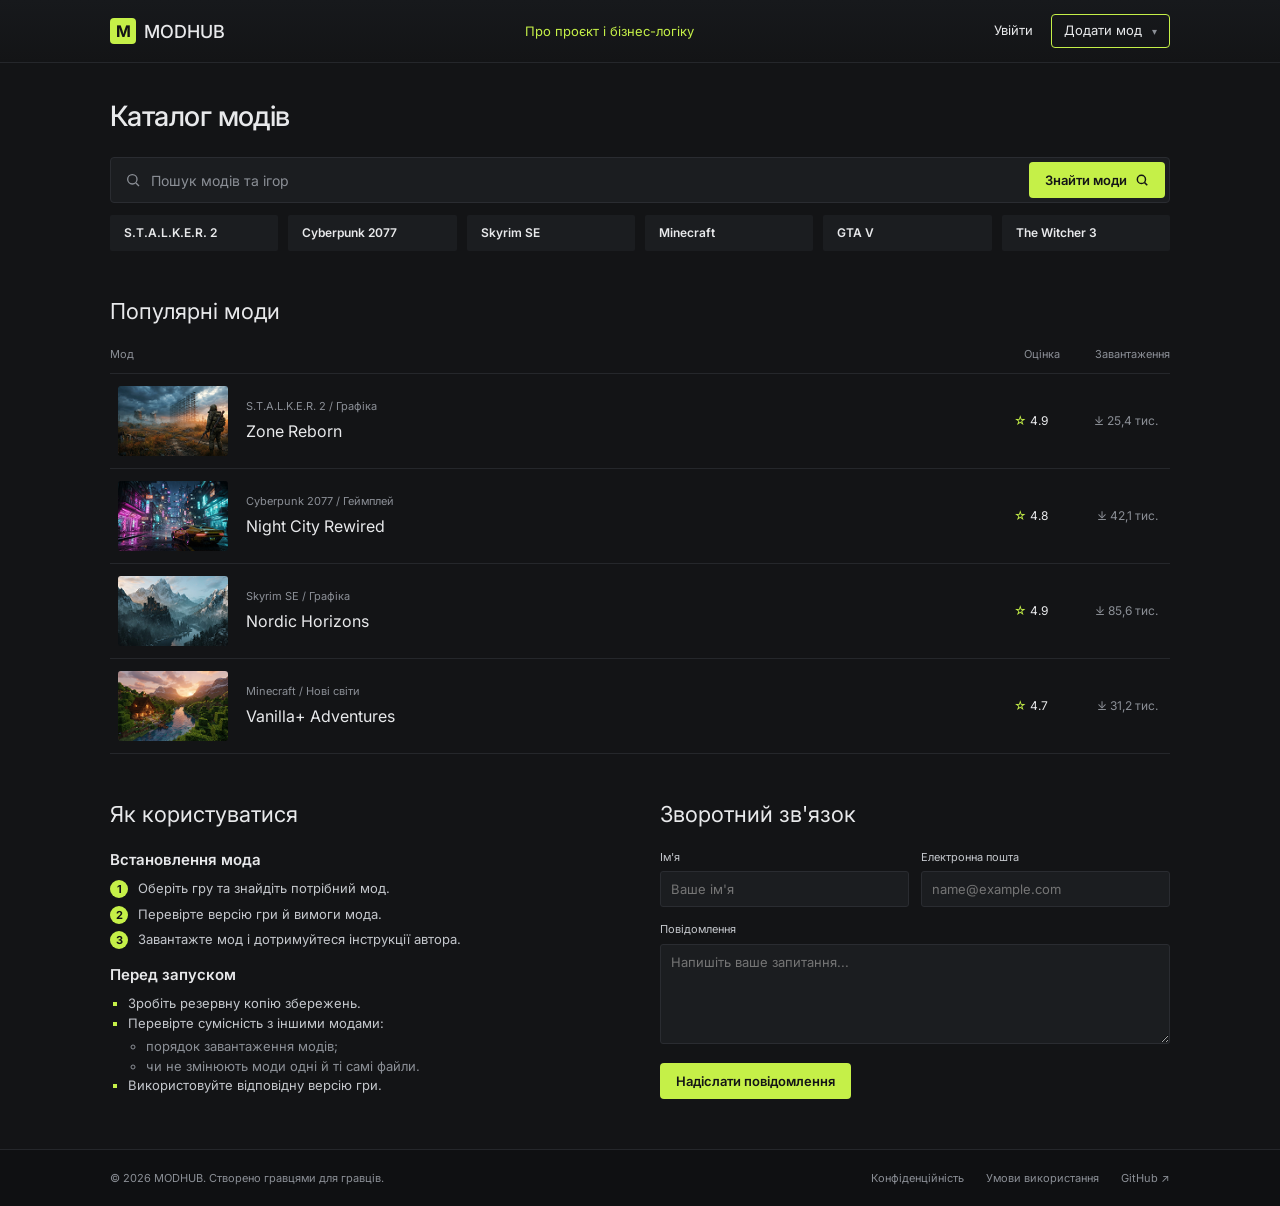
==== commit bdad9553: "Лаб 2" ====
--- a/index.html
+++ b/index.html
@@ -61,7 +61,7 @@
         </section>
 
         <!-- Таблиця популярних модів -->
-        <section class="popular">
+        <section id="popular">
             <h2>Популярні моди</h2>
 
             <table class="mods-table">
@@ -144,13 +144,18 @@
                 <h3>Перед запуском</h3>
                 <ul>
                     <li>Зробіть резервну копію збережень.</li>
-                    <li>Перевірте сумісність з іншими модами.</li>
+                    <li>Перевірте сумісність з іншими модами:
+                        <ul>
+                            <li>порядок завантаження модів;</li>
+                            <li>чи не змінюють моди одні й ті самі файли.</li>
+                        </ul>
+                    </li>
                     <li>Використовуйте відповідну версію гри.</li>
                 </ul>
             </section>
 
             <!-- Форма зворотного зв'язку -->
-            <section class="feedback">
+            <section id="feedback">
                 <h2>Зворотний зв'язок</h2>
 
                 <form action="#" method="post" class="feedback__form">
@@ -183,6 +188,7 @@
             <div class="footer__links">
                 <a href="#">Конфіденційність</a>
                 <a href="#">Умови використання</a>
+                <a href="https://github.com/" target="_blank">GitHub</a>
             </div>
         </div>
     </footer>
--- a/css/style.css
+++ b/css/style.css
@@ -1,16 +1,33 @@
-/* ===== Загальні стилі ===== */
+/* ===== Змінні ===== */
+:root {
+    --bg: #131416;
+    --bg-dark: #0f1012;
+    --surface: #1b1d20;
+    --surface-hover: #24272b;
+    --border: #25272b;
+    --border-input: #2a2c31;
+    --text: #e8e9eb;
+    --text-soft: #c4c7cc;
+    --text-muted: #8b8f96;
+    --accent: #c5f048;
+    --accent-hover: #d4f76e;
+    --radius: 4px;
+}
+
+/* ===== Універсальний селектор ===== */
 * {
     margin: 0;
     padding: 0;
     box-sizing: border-box;
 }
 
+/* ===== Селектори тегів ===== */
 body {
     font-family: 'Inter', Arial, sans-serif;
     font-size: 14px;
     line-height: 1.5;
-    background-color: #131416;
-    color: #e8e9eb;
+    background-color: var(--bg);
+    color: var(--text);
     display: flex;
     flex-direction: column;
     min-height: 100vh;
@@ -23,6 +40,7 @@
 a {
     color: inherit;
     text-decoration: none;
+    transition: color 0.2s;
 }
 
 img {
@@ -30,6 +48,32 @@
     display: block;
 }
 
+h1 {
+    font-size: 28px;
+    font-weight: 500;
+    letter-spacing: -0.02em;
+    margin: 32px 0 20px;
+}
+
+h2 {
+    font-size: 22px;
+    font-weight: 400;
+    margin-bottom: 18px;
+}
+
+h3 {
+    font-size: 15px;
+    font-weight: 600;
+}
+
+/* контур для навігації з клавіатури */
+a:focus-visible,
+button:focus-visible {
+    outline: 2px solid var(--accent);
+    outline-offset: 3px;
+}
+
+/* ===== Загальні класи ===== */
 .container {
     width: 100%;
     max-width: 1140px;
@@ -37,34 +81,18 @@
     padding: 0 40px;
 }
 
-h1 {
-    font-size: 28px;
-    font-weight: 500;
-    margin: 32px 0 20px;
-}
-
-h2 {
-    font-size: 22px;
-    font-weight: 400;
-    margin-bottom: 18px;
-}
-
-h3 {
-    font-size: 15px;
-    font-weight: 600;
-}
-
 .muted {
-    color: #8b8f96;
+    color: var(--text-muted);
 }
 
 .link-accent {
-    color: #c5f048;
+    color: var(--accent);
     font-size: 13px;
 }
 
 .link-accent:hover {
     text-decoration: underline;
+    text-underline-offset: 3px;
 }
 
 /* ===== Кнопки ===== */
@@ -72,29 +100,32 @@
     display: inline-flex;
     align-items: center;
     gap: 8px;
-    background-color: #c5f048;
-    color: #131416;
+    background-color: var(--accent);
+    color: var(--bg);
     border: none;
-    border-radius: 4px;
+    border-radius: var(--radius);
     padding: 10px 16px;
     font-family: inherit;
     font-size: 13px;
     font-weight: 600;
     cursor: pointer;
+    transition: background-color 0.2s, box-shadow 0.2s;
 }
 
 .btn-accent:hover {
-    background-color: #d4f76e;
+    background-color: var(--accent-hover);
+    box-shadow: 0 0 0 4px rgba(197, 240, 72, 0.15);
 }
 
 .btn-outline {
     display: inline-flex;
     align-items: center;
     gap: 10px;
-    border: 1px solid #c5f048;
-    border-radius: 4px;
+    border: 1px solid var(--accent);
+    border-radius: var(--radius);
     padding: 6px 12px;
     font-size: 13px;
+    transition: background-color 0.2s;
 }
 
 .btn-outline:hover {
@@ -103,12 +134,13 @@
 
 .arrow-down {
     font-size: 10px;
-    color: #8b8f96;
+    color: var(--text-muted);
 }
 
 /* ===== Шапка ===== */
 .header {
-    border-bottom: 1px solid #25272b;
+    border-bottom: 1px solid var(--border);
+    background: linear-gradient(180deg, #17191c 0%, var(--bg) 100%);
 }
 
 .header__inner {
@@ -127,9 +159,9 @@
 .logo__icon {
     width: 26px;
     height: 26px;
-    background-color: #c5f048;
-    color: #131416;
-    border-radius: 4px;
+    background-color: var(--accent);
+    color: var(--bg);
+    border-radius: var(--radius);
     display: flex;
     align-items: center;
     justify-content: center;
@@ -149,22 +181,28 @@
     font-size: 13px;
 }
 
-.header__login:hover {
-    color: #c5f048;
+/* дочірній селектор */
+.header__actions > a:first-child:hover {
+    color: var(--accent);
 }
 
 /* ===== Пошук ===== */
 .search {
     display: flex;
     align-items: center;
-    background-color: #1b1d20;
-    border: 1px solid #2a2c31;
-    border-radius: 4px;
+    background-color: var(--surface);
+    border: 1px solid var(--border-input);
+    border-radius: var(--radius);
     padding: 4px 4px 4px 14px;
+    transition: border-color 0.2s;
+}
+
+.search:focus-within {
+    border-color: var(--accent);
 }
 
 .search__icon {
-    color: #8b8f96;
+    color: var(--text-muted);
     flex-shrink: 0;
 }
 
@@ -173,14 +211,14 @@
     background: none;
     border: none;
     outline: none;
-    color: #e8e9eb;
+    color: var(--text);
     font-family: inherit;
     font-size: 14px;
     padding: 8px 10px;
 }
 
 .search__input::placeholder {
-    color: #8b8f96;
+    color: var(--text-muted);
 }
 
 .games {
@@ -191,21 +229,25 @@
     margin-top: 12px;
 }
 
-.games a {
+/* дочірній селектор */
+.games > li > a {
     display: block;
-    background-color: #1b1d20;
+    background-color: var(--surface);
     padding: 9px 12px;
     font-size: 12px;
     font-weight: 600;
     border-radius: 2px;
-}
-
-.games a:hover {
-    background-color: #24272b;
-}
-
-/* ===== Таблиця модів ===== */
-.popular {
+    border-left: 2px solid transparent;
+    transition: background-color 0.2s, border-color 0.2s;
+}
+
+.games > li > a:hover {
+    background-color: var(--surface-hover);
+    border-left-color: var(--accent);
+}
+
+/* ===== Таблиця модів (селектор ідентифікатора) ===== */
+#popular {
     margin-top: 44px;
 }
 
@@ -217,14 +259,15 @@
 .mods-table th {
     font-size: 11px;
     font-weight: 400;
-    color: #8b8f96;
+    color: var(--text-muted);
     text-align: left;
     padding-bottom: 10px;
+    border-bottom: 1px solid var(--border);
 }
 
 .mods-table td {
     padding: 12px 0;
-    border-bottom: 1px solid #25272b;
+    border-bottom: 1px solid var(--border);
     font-size: 12px;
 }
 
@@ -233,14 +276,27 @@
     width: 110px;
 }
 
+.mods-table td.col-num {
+    padding-right: 12px;
+}
+
+.mods-table tbody tr {
+    transition: background-color 0.2s;
+}
+
+.mods-table tbody tr:hover {
+    background-color: var(--surface);
+}
+
 .star {
-    color: #c5f048;
+    color: var(--accent);
 }
 
 .mod {
     display: flex;
     align-items: center;
     gap: 18px;
+    padding-left: 8px;
 }
 
 .mod img {
@@ -248,11 +304,16 @@
     height: 70px;
     object-fit: cover;
     border-radius: 3px;
+    transition: transform 0.3s;
+}
+
+.mods-table tbody tr:hover .mod img {
+    transform: scale(1.05);
 }
 
 .mod__meta {
     font-size: 11px;
-    color: #8b8f96;
+    color: var(--text-muted);
     margin-bottom: 4px;
 }
 
@@ -270,14 +331,69 @@
 }
 
 .howto h3 {
-    margin: 14px 0 8px;
-}
-
-.howto ol,
+    margin-top: 14px;
+}
+
+/* сусідній селектор: список одразу після підзаголовка */
+.howto h3 + ol,
+.howto h3 + ul {
+    margin-top: 8px;
+    font-size: 13px;
+    color: var(--text-soft);
+}
+
+/* нумерований список із власними лічильниками */
+.howto ol {
+    list-style: none;
+    counter-reset: step;
+}
+
+.howto ol > li {
+    counter-increment: step;
+    position: relative;
+    padding-left: 28px;
+    margin-bottom: 6px;
+}
+
+.howto ol > li::before {
+    content: counter(step);
+    position: absolute;
+    left: 0;
+    top: 1px;
+    width: 18px;
+    height: 18px;
+    border-radius: 50%;
+    background-color: var(--accent);
+    color: var(--bg);
+    font-size: 11px;
+    font-weight: 700;
+    text-align: center;
+    line-height: 18px;
+}
+
+/* багаторівневий маркований список */
 .howto ul {
-    padding-left: 20px;
-    font-size: 13px;
-    color: #c4c7cc;
+    padding-left: 18px;
+    list-style-type: square;
+}
+
+.howto ul li::marker {
+    color: var(--accent);
+}
+
+.howto ul ul {
+    margin-top: 4px;
+    list-style-type: circle;
+    color: var(--text-muted);
+}
+
+.howto ul ul li::marker {
+    color: var(--text-muted);
+}
+
+/* ===== Форма (селектори ідентифікаторів) ===== */
+#feedback h2 {
+    margin-bottom: 18px;
 }
 
 .form-row {
@@ -293,38 +409,43 @@
 .form-group label {
     display: block;
     font-size: 11px;
-    color: #c4c7cc;
+    color: var(--text-soft);
     margin-bottom: 6px;
 }
 
-.form-group input,
+/* селектори атрибутів */
+.form-group input[type="text"],
+.form-group input[type="email"],
 .form-group textarea {
     width: 100%;
-    background-color: #1b1d20;
-    border: 1px solid #2a2c31;
+    background-color: var(--surface);
+    border: 1px solid var(--border-input);
     border-radius: 3px;
-    color: #e8e9eb;
+    color: var(--text);
     font-family: inherit;
     font-size: 13px;
     padding: 9px 10px;
-}
-
-.form-group textarea {
-    resize: vertical;
-}
-
-.form-group input:focus,
+    transition: border-color 0.2s;
+}
+
+.form-group input[type="text"]:focus,
+.form-group input[type="email"]:focus,
 .form-group textarea:focus {
     outline: none;
-    border-color: #c5f048;
+    border-color: var(--accent);
+}
+
+#message {
+    min-height: 100px;
+    resize: vertical;
 }
 
 /* ===== Футер ===== */
 .footer {
-    background-color: #0f1012;
-    border-top: 1px solid #25272b;
+    background-color: var(--bg-dark);
+    border-top: 1px solid var(--border);
     font-size: 11px;
-    color: #8b8f96;
+    color: var(--text-muted);
 }
 
 .footer__inner {
@@ -341,17 +462,21 @@
 }
 
 .footer__links a:hover {
-    color: #e8e9eb;
+    color: var(--text);
+}
+
+/* селектор атрибута: зовнішні посилання отримують стрілку */
+a[href^="http"]::after {
+    content: " \2197";
 }
 
 /* ===== Сторінка "Про проєкт" ===== */
 .about {
     padding-bottom: 60px;
-    max-width: 1140px;
 }
 
 .about__lead {
-    color: #c4c7cc;
+    color: var(--text-soft);
     margin-bottom: 30px;
 }
 
@@ -360,7 +485,7 @@
 }
 
 .about p {
-    color: #c4c7cc;
+    color: var(--text-soft);
     max-width: 820px;
 }
 
@@ -371,7 +496,7 @@
 .about ul,
 .about ol {
     padding-left: 20px;
-    color: #c4c7cc;
+    color: var(--text-soft);
 }
 
 .about li {
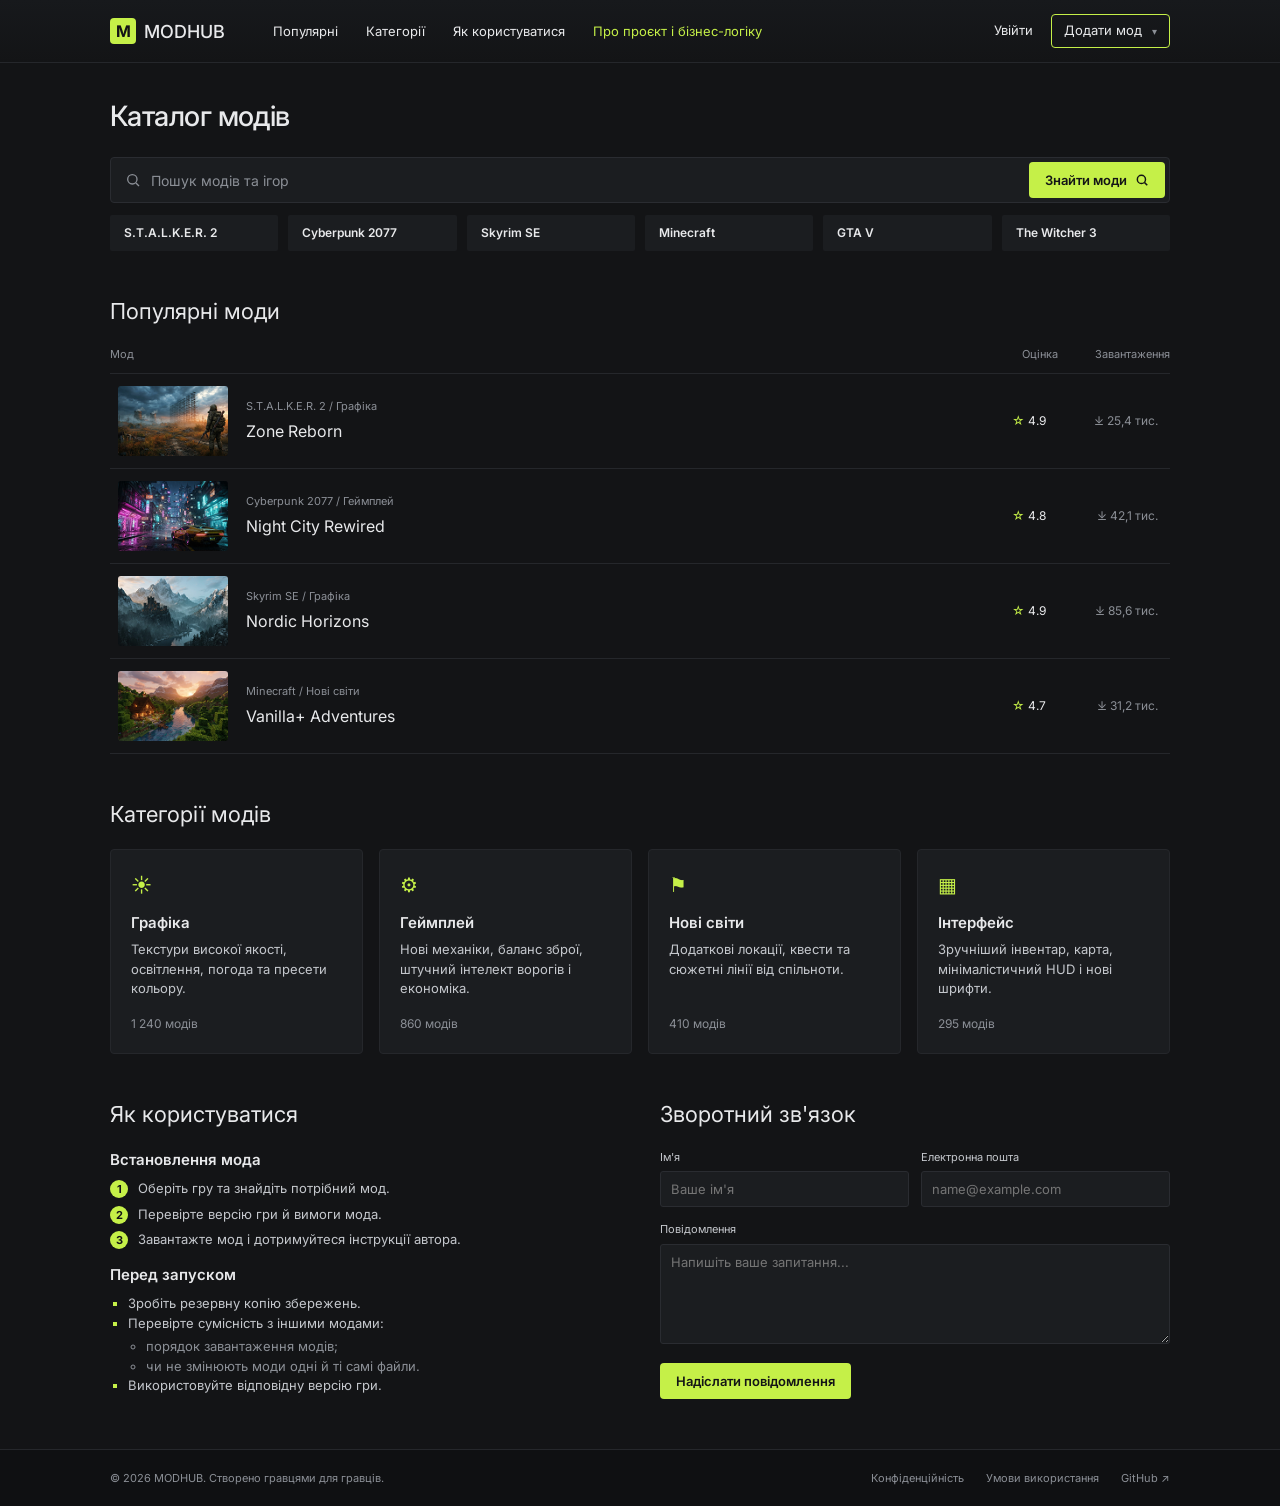
==== commit b86f0bcb: "Лаб 3" ====
--- a/index.html
+++ b/index.html
@@ -6,7 +6,9 @@
     <title>MODHUB — каталог модів</title>
     <link rel="preconnect" href="https://fonts.googleapis.com">
     <link href="https://fonts.googleapis.com/css2?family=Inter:wght@400;500;600&display=swap" rel="stylesheet">
+    <link rel="icon" href="images/favicon.svg" type="image/svg+xml">
     <link rel="stylesheet" href="css/style.css">
+    <script>document.documentElement.classList.add('js');</script>
 </head>
 <body>
 
@@ -18,21 +20,32 @@
                 <span class="logo__text">MODHUB</span>
             </a>
 
-            <nav class="header__nav">
-                <a href="about.html" class="link-accent">Про проєкт і бізнес-логіку</a>
+            <button class="burger" type="button" aria-label="Відкрити меню" aria-expanded="false" aria-controls="menu">
+                <span class="burger__line"></span>
+                <span class="burger__line"></span>
+                <span class="burger__line"></span>
+            </button>
+
+            <nav class="nav" id="menu">
+                <ul class="nav__list">
+                    <li><a href="#popular" class="nav__link">Популярні</a></li>
+                    <li><a href="#categories" class="nav__link">Категорії</a></li>
+                    <li><a href="#howto" class="nav__link">Як користуватися</a></li>
+                    <li><a href="pages/about.html" class="nav__link link-accent">Про проєкт і бізнес-логіку</a></li>
+                </ul>
+
+                <div class="header__actions">
+                    <a href="#" class="header__login">Увійти</a>
+                    <a href="#" class="btn-outline">Додати мод <span class="arrow-down">&#9662;</span></a>
+                </div>
             </nav>
-
-            <div class="header__actions">
-                <a href="#" class="header__login">Увійти</a>
-                <a href="#" class="btn-outline">Додати мод <span class="arrow-down">&#9662;</span></a>
-            </div>
         </div>
     </header>
 
     <main class="container">
 
         <!-- Пошук -->
-        <section class="catalog">
+        <section class="catalog reveal">
             <h1>Каталог модів</h1>
 
             <form class="search" action="#" method="get">
@@ -61,7 +74,7 @@
         </section>
 
         <!-- Таблиця популярних модів -->
-        <section id="popular">
+        <section id="popular" class="reveal">
             <h2>Популярні моди</h2>
 
             <table class="mods-table">
@@ -129,9 +142,41 @@
             </table>
         </section>
 
-        <div class="bottom">
+        <!-- Інформаційні картки -->
+        <section id="categories" class="reveal">
+            <h2>Категорії модів</h2>
+
+            <div class="cards">
+                <article class="card">
+                    <span class="card__icon">&#9728;</span>
+                    <h3 class="card__title">Графіка</h3>
+                    <p class="card__text">Текстури високої якості, освітлення, погода та пресети кольору.</p>
+                    <span class="card__count">1 240 модів</span>
+                </article>
+                <article class="card">
+                    <span class="card__icon">&#9881;</span>
+                    <h3 class="card__title">Геймплей</h3>
+                    <p class="card__text">Нові механіки, баланс зброї, штучний інтелект ворогів і економіка.</p>
+                    <span class="card__count">860 модів</span>
+                </article>
+                <article class="card">
+                    <span class="card__icon">&#9873;</span>
+                    <h3 class="card__title">Нові світи</h3>
+                    <p class="card__text">Додаткові локації, квести та сюжетні лінії від спільноти.</p>
+                    <span class="card__count">410 модів</span>
+                </article>
+                <article class="card">
+                    <span class="card__icon">&#9638;</span>
+                    <h3 class="card__title">Інтерфейс</h3>
+                    <p class="card__text">Зручніший інвентар, карта, мінімалістичний HUD і нові шрифти.</p>
+                    <span class="card__count">295 модів</span>
+                </article>
+            </div>
+        </section>
+
+        <div class="bottom reveal">
             <!-- Інструкція (списки) -->
-            <section class="howto">
+            <section class="howto" id="howto">
                 <h2>Як користуватися</h2>
 
                 <h3>Встановлення мода</h3>
@@ -193,5 +238,6 @@
         </div>
     </footer>
 
+    <script src="js/main.js"></script>
 </body>
 </html>
--- a/css/style.css
+++ b/css/style.css
@@ -1,3 +1,11 @@
+/* =========================================================
+   MODHUB — стилі
+   Брейкпоінти:
+   десктоп  — від 1024px
+   планшет  — 768px … 1023px
+   смартфон — до 767px
+   ========================================================= */
+
 /* ===== Змінні ===== */
 :root {
     --bg: #131416;
@@ -11,7 +19,9 @@
     --text-muted: #8b8f96;
     --accent: #c5f048;
     --accent-hover: #d4f76e;
-    --radius: 4px;
+    --radius: 0.25rem;
+    --header-height: 3.875rem;
+    --gap: 1.5rem;
 }
 
 /* ===== Універсальний селектор ===== */
@@ -21,10 +31,15 @@
     box-sizing: border-box;
 }
 
+html {
+    scroll-behavior: smooth;
+    scroll-padding-top: var(--header-height);
+}
+
 /* ===== Селектори тегів ===== */
 body {
     font-family: 'Inter', Arial, sans-serif;
-    font-size: 14px;
+    font-size: 0.875rem;
     line-height: 1.5;
     background-color: var(--bg);
     color: var(--text);
@@ -49,20 +64,20 @@
 }
 
 h1 {
-    font-size: 28px;
+    font-size: clamp(1.5rem, 1.2rem + 1.2vw, 1.75rem);
     font-weight: 500;
     letter-spacing: -0.02em;
-    margin: 32px 0 20px;
+    margin: 2rem 0 1.25rem;
 }
 
 h2 {
-    font-size: 22px;
+    font-size: 1.375rem;
     font-weight: 400;
-    margin-bottom: 18px;
+    margin-bottom: 1.125rem;
 }
 
 h3 {
-    font-size: 15px;
+    font-size: 0.9375rem;
     font-weight: 600;
 }
 
@@ -76,9 +91,9 @@
 /* ===== Загальні класи ===== */
 .container {
     width: 100%;
-    max-width: 1140px;
+    max-width: 71.25rem;
     margin: 0 auto;
-    padding: 0 40px;
+    padding: 0 2.5rem;
 }
 
 .muted {
@@ -87,7 +102,7 @@
 
 .link-accent {
     color: var(--accent);
-    font-size: 13px;
+    font-size: 0.8125rem;
 }
 
 .link-accent:hover {
@@ -99,17 +114,18 @@
 .btn-accent {
     display: inline-flex;
     align-items: center;
-    gap: 8px;
+    gap: 0.5rem;
     background-color: var(--accent);
     color: var(--bg);
     border: none;
     border-radius: var(--radius);
-    padding: 10px 16px;
+    padding: 0.625rem 1rem;
     font-family: inherit;
-    font-size: 13px;
+    font-size: 0.8125rem;
     font-weight: 600;
+    white-space: nowrap;
     cursor: pointer;
-    transition: background-color 0.2s, box-shadow 0.2s;
+    transition: background-color 0.2s, box-shadow 0.2s, transform 0.1s;
 }
 
 .btn-accent:hover {
@@ -117,14 +133,18 @@
     box-shadow: 0 0 0 4px rgba(197, 240, 72, 0.15);
 }
 
+.btn-accent:active {
+    transform: scale(0.97);
+}
+
 .btn-outline {
     display: inline-flex;
     align-items: center;
-    gap: 10px;
+    gap: 0.625rem;
     border: 1px solid var(--accent);
     border-radius: var(--radius);
-    padding: 6px 12px;
-    font-size: 13px;
+    padding: 0.375rem 0.75rem;
+    font-size: 0.8125rem;
     transition: background-color 0.2s;
 }
 
@@ -133,12 +153,15 @@
 }
 
 .arrow-down {
-    font-size: 10px;
+    font-size: 0.625rem;
     color: var(--text-muted);
 }
 
 /* ===== Шапка ===== */
 .header {
+    position: sticky;
+    top: 0;
+    z-index: 10;
     border-bottom: 1px solid var(--border);
     background: linear-gradient(180deg, #17191c 0%, var(--bg) 100%);
 }
@@ -147,18 +170,19 @@
     display: flex;
     align-items: center;
     justify-content: space-between;
-    height: 62px;
+    height: var(--header-height);
 }
 
 .logo {
     display: flex;
     align-items: center;
-    gap: 8px;
+    gap: 0.5rem;
+    flex-shrink: 0;
 }
 
 .logo__icon {
-    width: 26px;
-    height: 26px;
+    width: 1.625rem;
+    height: 1.625rem;
     background-color: var(--accent);
     color: var(--bg);
     border-radius: var(--radius);
@@ -166,19 +190,61 @@
     align-items: center;
     justify-content: center;
     font-weight: 700;
-    font-size: 16px;
+    font-size: 1rem;
 }
 
 .logo__text {
-    font-size: 18px;
+    font-size: 1.125rem;
     font-weight: 500;
 }
 
+/* навігація: на десктопі — в один рядок */
+.nav {
+    flex: 1;
+    display: flex;
+    align-items: center;
+    justify-content: space-between;
+    margin-left: 3rem;
+}
+
+.nav__list {
+    list-style: none;
+    display: flex;
+    gap: 1.75rem;
+}
+
+.nav__link {
+    font-size: 0.8125rem;
+    position: relative;
+}
+
+/* підкреслення, що «виростає» при наведенні */
+.nav__link::after {
+    content: "";
+    position: absolute;
+    left: 0;
+    bottom: -0.25rem;
+    width: 100%;
+    height: 1px;
+    background-color: currentColor;
+    transform: scaleX(0);
+    transform-origin: left;
+    transition: transform 0.25s;
+}
+
+.nav__link:hover::after {
+    transform: scaleX(1);
+}
+
+.nav__link.link-accent:hover {
+    text-decoration: none;
+}
+
 .header__actions {
     display: flex;
     align-items: center;
-    gap: 18px;
-    font-size: 13px;
+    gap: 1.125rem;
+    font-size: 0.8125rem;
 }
 
 /* дочірній селектор */
@@ -186,6 +252,44 @@
     color: var(--accent);
 }
 
+/* кнопка бургер-меню, на десктопі схована */
+.burger {
+    display: none;
+    width: 2.5rem;
+    height: 2.5rem;
+    background: none;
+    border: none;
+    cursor: pointer;
+    position: relative;
+}
+
+.burger__line {
+    position: absolute;
+    left: 0.5rem;
+    width: 1.5rem;
+    height: 2px;
+    background-color: var(--text);
+    border-radius: 1px;
+    transition: transform 0.3s, opacity 0.2s;
+}
+
+.burger__line:nth-child(1) { top: 0.8125rem; }
+.burger__line:nth-child(2) { top: 1.1875rem; }
+.burger__line:nth-child(3) { top: 1.5625rem; }
+
+/* бургер перетворюється на хрестик */
+.burger[aria-expanded="true"] .burger__line:nth-child(1) {
+    transform: translateY(0.375rem) rotate(45deg);
+}
+
+.burger[aria-expanded="true"] .burger__line:nth-child(2) {
+    opacity: 0;
+}
+
+.burger[aria-expanded="true"] .burger__line:nth-child(3) {
+    transform: translateY(-0.375rem) rotate(-45deg);
+}
+
 /* ===== Пошук ===== */
 .search {
     display: flex;
@@ -193,7 +297,7 @@
     background-color: var(--surface);
     border: 1px solid var(--border-input);
     border-radius: var(--radius);
-    padding: 4px 4px 4px 14px;
+    padding: 0.25rem 0.25rem 0.25rem 0.875rem;
     transition: border-color 0.2s;
 }
 
@@ -208,13 +312,14 @@
 
 .search__input {
     flex: 1;
+    min-width: 0;
     background: none;
     border: none;
     outline: none;
     color: var(--text);
     font-family: inherit;
-    font-size: 14px;
-    padding: 8px 10px;
+    font-size: 0.875rem;
+    padding: 0.5rem 0.625rem;
 }
 
 .search__input::placeholder {
@@ -225,16 +330,16 @@
     list-style: none;
     display: grid;
     grid-template-columns: repeat(6, 1fr);
-    gap: 10px;
-    margin-top: 12px;
+    gap: 0.625rem;
+    margin-top: 0.75rem;
 }
 
 /* дочірній селектор */
 .games > li > a {
     display: block;
     background-color: var(--surface);
-    padding: 9px 12px;
-    font-size: 12px;
+    padding: 0.5625rem 0.75rem;
+    font-size: 0.75rem;
     font-weight: 600;
     border-radius: 2px;
     border-left: 2px solid transparent;
@@ -248,7 +353,7 @@
 
 /* ===== Таблиця модів (селектор ідентифікатора) ===== */
 #popular {
-    margin-top: 44px;
+    margin-top: 2.75rem;
 }
 
 .mods-table {
@@ -257,27 +362,27 @@
 }
 
 .mods-table th {
-    font-size: 11px;
+    font-size: 0.6875rem;
     font-weight: 400;
     color: var(--text-muted);
     text-align: left;
-    padding-bottom: 10px;
+    padding-bottom: 0.625rem;
     border-bottom: 1px solid var(--border);
 }
 
 .mods-table td {
-    padding: 12px 0;
+    padding: 0.75rem 0;
     border-bottom: 1px solid var(--border);
-    font-size: 12px;
+    font-size: 0.75rem;
 }
 
 .mods-table .col-num {
     text-align: right;
-    width: 110px;
+    width: 7rem;
 }
 
 .mods-table td.col-num {
-    padding-right: 12px;
+    padding-right: 0.75rem;
 }
 
 .mods-table tbody tr {
@@ -295,13 +400,13 @@
 .mod {
     display: flex;
     align-items: center;
-    gap: 18px;
-    padding-left: 8px;
+    gap: 1.125rem;
+    padding-left: 0.5rem;
 }
 
 .mod img {
-    width: 110px;
-    height: 70px;
+    width: 6.875rem;
+    height: 4.375rem;
     object-fit: cover;
     border-radius: 3px;
     transition: transform 0.3s;
@@ -312,33 +417,81 @@
 }
 
 .mod__meta {
-    font-size: 11px;
-    color: var(--text-muted);
-    margin-bottom: 4px;
+    font-size: 0.6875rem;
+    color: var(--text-muted);
+    margin-bottom: 0.25rem;
 }
 
 .mod__name {
-    font-size: 16px;
+    font-size: 1rem;
     font-weight: 400;
+}
+
+/* ===== Інформаційні картки ===== */
+#categories {
+    margin-top: 2.75rem;
+}
+
+.cards {
+    display: grid;
+    grid-template-columns: repeat(4, 1fr);
+    gap: 1rem;
+}
+
+.card {
+    display: flex;
+    flex-direction: column;
+    background-color: var(--surface);
+    border: 1px solid var(--border);
+    border-radius: var(--radius);
+    padding: 1.25rem;
+    transition: transform 0.25s, border-color 0.25s;
+}
+
+.card:hover {
+    transform: translateY(-0.25rem);
+    border-color: var(--accent);
+}
+
+.card__icon {
+    font-size: 1.25rem;
+    color: var(--accent);
+    margin-bottom: 0.75rem;
+}
+
+.card__title {
+    margin-bottom: 0.375rem;
+}
+
+.card__text {
+    color: var(--text-soft);
+    font-size: 0.8125rem;
+    flex: 1;
+}
+
+.card__count {
+    margin-top: 1rem;
+    font-size: 0.75rem;
+    color: var(--text-muted);
 }
 
 /* ===== Нижній блок ===== */
 .bottom {
     display: grid;
     grid-template-columns: 1fr 1fr;
-    gap: 40px;
-    margin: 44px 0 50px;
+    gap: 2.5rem;
+    margin: 2.75rem 0 3.125rem;
 }
 
 .howto h3 {
-    margin-top: 14px;
+    margin-top: 0.875rem;
 }
 
 /* сусідній селектор: список одразу після підзаголовка */
 .howto h3 + ol,
 .howto h3 + ul {
-    margin-top: 8px;
-    font-size: 13px;
+    margin-top: 0.5rem;
+    font-size: 0.8125rem;
     color: var(--text-soft);
 }
 
@@ -351,8 +504,8 @@
 .howto ol > li {
     counter-increment: step;
     position: relative;
-    padding-left: 28px;
-    margin-bottom: 6px;
+    padding-left: 1.75rem;
+    margin-bottom: 0.375rem;
 }
 
 .howto ol > li::before {
@@ -360,20 +513,20 @@
     position: absolute;
     left: 0;
     top: 1px;
-    width: 18px;
-    height: 18px;
+    width: 1.125rem;
+    height: 1.125rem;
     border-radius: 50%;
     background-color: var(--accent);
     color: var(--bg);
-    font-size: 11px;
+    font-size: 0.6875rem;
     font-weight: 700;
     text-align: center;
-    line-height: 18px;
+    line-height: 1.125rem;
 }
 
 /* багаторівневий маркований список */
 .howto ul {
-    padding-left: 18px;
+    padding-left: 1.125rem;
     list-style-type: square;
 }
 
@@ -382,7 +535,7 @@
 }
 
 .howto ul ul {
-    margin-top: 4px;
+    margin-top: 0.25rem;
     list-style-type: circle;
     color: var(--text-muted);
 }
@@ -393,24 +546,24 @@
 
 /* ===== Форма (селектори ідентифікаторів) ===== */
 #feedback h2 {
-    margin-bottom: 18px;
+    margin-bottom: 1.125rem;
 }
 
 .form-row {
     display: grid;
     grid-template-columns: 1fr 1fr;
-    gap: 12px;
+    gap: 0.75rem;
 }
 
 .form-group {
-    margin-bottom: 14px;
+    margin-bottom: 0.875rem;
 }
 
 .form-group label {
     display: block;
-    font-size: 11px;
+    font-size: 0.6875rem;
     color: var(--text-soft);
-    margin-bottom: 6px;
+    margin-bottom: 0.375rem;
 }
 
 /* селектори атрибутів */
@@ -423,8 +576,8 @@
     border-radius: 3px;
     color: var(--text);
     font-family: inherit;
-    font-size: 13px;
-    padding: 9px 10px;
+    font-size: 0.8125rem;
+    padding: 0.5625rem 0.625rem;
     transition: border-color 0.2s;
 }
 
@@ -436,7 +589,7 @@
 }
 
 #message {
-    min-height: 100px;
+    min-height: 6.25rem;
     resize: vertical;
 }
 
@@ -444,7 +597,7 @@
 .footer {
     background-color: var(--bg-dark);
     border-top: 1px solid var(--border);
-    font-size: 11px;
+    font-size: 0.6875rem;
     color: var(--text-muted);
 }
 
@@ -452,13 +605,13 @@
     display: flex;
     justify-content: space-between;
     align-items: center;
-    padding-top: 20px;
-    padding-bottom: 20px;
+    padding-top: 1.25rem;
+    padding-bottom: 1.25rem;
 }
 
 .footer__links {
     display: flex;
-    gap: 22px;
+    gap: 1.375rem;
 }
 
 .footer__links a:hover {
@@ -472,44 +625,70 @@
 
 /* ===== Сторінка "Про проєкт" ===== */
 .about {
-    padding-bottom: 60px;
+    padding-bottom: 3.75rem;
 }
 
 .about__lead {
     color: var(--text-soft);
-    margin-bottom: 30px;
+    margin-bottom: 1.875rem;
 }
 
 .about section {
-    margin-bottom: 36px;
+    margin-bottom: 2.25rem;
 }
 
 .about p {
     color: var(--text-soft);
-    max-width: 820px;
+    max-width: 51.25rem;
 }
 
 .about h3 {
-    margin: 18px 0 10px;
+    margin: 1.125rem 0 0.625rem;
 }
 
 .about ul,
 .about ol {
-    padding-left: 20px;
+    padding-left: 1.25rem;
     color: var(--text-soft);
 }
 
 .about li {
-    margin-bottom: 4px;
-}
-
-/* ===== Адаптивність ===== */
-@media (max-width: 800px) {
+    margin-bottom: 0.25rem;
+}
+
+/* ===== Поява контенту при прокручуванні ===== */
+/* клас .js додає скрипт, тож без JavaScript усе видно одразу */
+.js .reveal {
+    opacity: 0;
+    transform: translateY(1.5rem);
+    transition: opacity 0.6s ease, transform 0.6s ease;
+}
+
+.js .reveal.is-visible {
+    opacity: 1;
+    transform: none;
+}
+
+/* =========================================================
+   АДАПТИВНІСТЬ
+   ========================================================= */
+
+/* ----- Планшет: від 768px до 1023px (оператор and) ----- */
+@media (min-width: 768px) and (max-width: 1023px) {
     .container {
-        padding: 0 20px;
-    }
-
-    .header__nav {
+        padding: 0 4vw;
+    }
+
+    .nav {
+        margin-left: 2rem;
+    }
+
+    .nav__list {
+        gap: 1.25rem;
+    }
+
+    /* «Про проєкт» на планшеті ховаємо з рядка, щоб усе вмістилось */
+    .nav__list li:last-child {
         display: none;
     }
 
@@ -517,31 +696,182 @@
         grid-template-columns: repeat(3, 1fr);
     }
 
+    .cards {
+        grid-template-columns: repeat(2, 1fr);
+    }
+
+    .bottom {
+        gap: 2rem;
+    }
+}
+
+/* ----- Смартфон: до 767px ----- */
+@media (max-width: 767px) {
+    :root {
+        --header-height: 3.5rem;
+    }
+
+    .container {
+        padding: 0 5vw;
+    }
+
+    /* бургер-меню */
+    .burger {
+        display: block;
+    }
+
+    .nav {
+        position: absolute;
+        top: var(--header-height);
+        left: 0;
+        right: 0;
+        margin: 0;
+        flex-direction: column;
+        align-items: stretch;
+        gap: 1.5rem;
+        padding: 1.5rem 5vw 2rem;
+        background-color: var(--bg);
+        border-bottom: 1px solid var(--border);
+        /* меню сховане: піднято вгору і прозоре */
+        opacity: 0;
+        visibility: hidden;
+        transform: translateY(-1rem);
+        transition: opacity 0.3s, transform 0.3s, visibility 0.3s;
+    }
+
+    .nav--open {
+        opacity: 1;
+        visibility: visible;
+        transform: none;
+    }
+
+    .nav__list {
+        flex-direction: column;
+        gap: 0;
+    }
+
+    .nav__link {
+        display: block;
+        padding: 0.875rem 0;
+        font-size: 1rem;
+        border-bottom: 1px solid var(--border);
+    }
+
+    .nav__link::after {
+        display: none;
+    }
+
+    .header__actions {
+        justify-content: space-between;
+        font-size: 0.9375rem;
+    }
+
+    .games {
+        grid-template-columns: repeat(2, 1fr);
+    }
+
+    .cards {
+        grid-template-columns: 1fr;
+    }
+
     .bottom {
         grid-template-columns: 1fr;
-    }
-}
-
-@media (max-width: 500px) {
-    .games {
-        grid-template-columns: repeat(2, 1fr);
+        gap: 2.5rem;
+    }
+
+    /* таблиця: рядок перебудовується у картку */
+    .mods-table thead {
+        display: none;
+    }
+
+    .mods-table tr {
+        display: flex;
+        flex-wrap: wrap;
+        align-items: center;
+        gap: 0.25rem 1rem;
+        padding: 0.75rem 0;
+        border-bottom: 1px solid var(--border);
+    }
+
+    .mods-table td {
+        border: none;
+        padding: 0;
+    }
+
+    .mods-table td:first-child {
+        flex: 1 1 100%;
+    }
+
+    .mods-table .col-num,
+    .mods-table td.col-num {
+        width: auto;
+        text-align: left;
+        padding: 0 0 0 calc(5rem + 1.125rem + 0.5rem);
+    }
+
+    .mods-table td.col-num + td.col-num {
+        padding-left: 0;
+    }
+
+    .mod img {
+        width: 5rem;
+        height: 3.25rem;
+    }
+
+    .footer__inner {
+        flex-direction: column;
+        gap: 0.625rem;
+        text-align: center;
+    }
+}
+
+/* ----- Малі смартфони (оператор «або» — кома) ----- */
+@media (max-width: 400px), (max-width: 767px) and (orientation: portrait) and (max-height: 600px) {
+    .search .btn-accent {
+        padding: 0.625rem;
+        font-size: 0;
+        gap: 0;
     }
 
     .form-row {
         grid-template-columns: 1fr;
     }
-
-    .mod img {
-        width: 80px;
-        height: 52px;
-    }
-
-    .mods-table .col-num {
-        width: 70px;
-    }
-
-    .footer__inner {
-        flex-direction: column;
-        gap: 10px;
-    }
-}
+}
+
+/* ----- Смартфон, повернутий горизонтально ----- */
+@media (orientation: landscape) and (max-height: 500px) {
+    .header {
+        position: static;
+    }
+
+    .nav {
+        max-height: calc(100vh - var(--header-height));
+        overflow-y: auto;
+    }
+}
+
+/* ----- Пристрої без миші: ефект підйому карток вимикаємо (оператор not) ----- */
+@media not all and (hover: hover) {
+    .card:hover {
+        transform: none;
+    }
+}
+
+/* ----- Користувач просив менше анімацій ----- */
+@media (prefers-reduced-motion: reduce) {
+    *,
+    *::before,
+    *::after {
+        transition-duration: 0.01ms !important;
+        animation-duration: 0.01ms !important;
+    }
+
+    html {
+        scroll-behavior: auto;
+    }
+
+    .js .reveal {
+        opacity: 1;
+        transform: none;
+    }
+}
